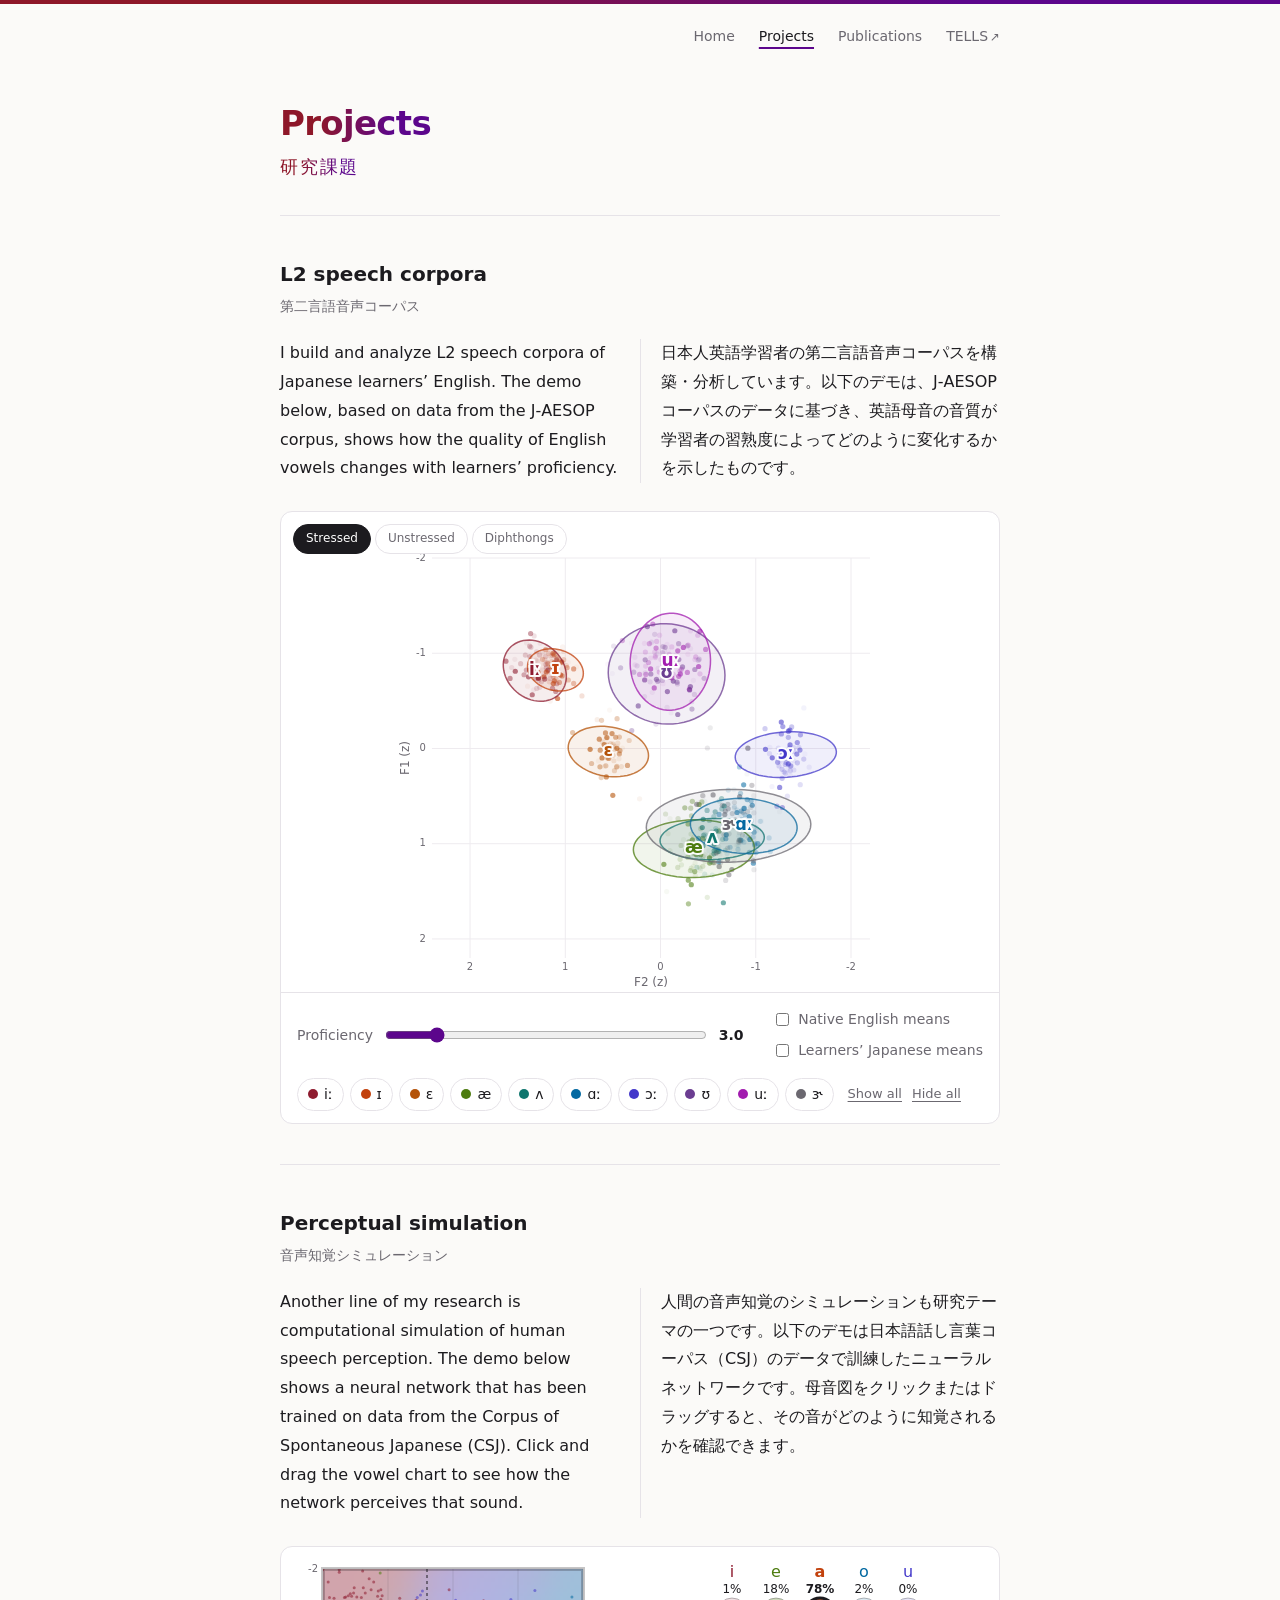
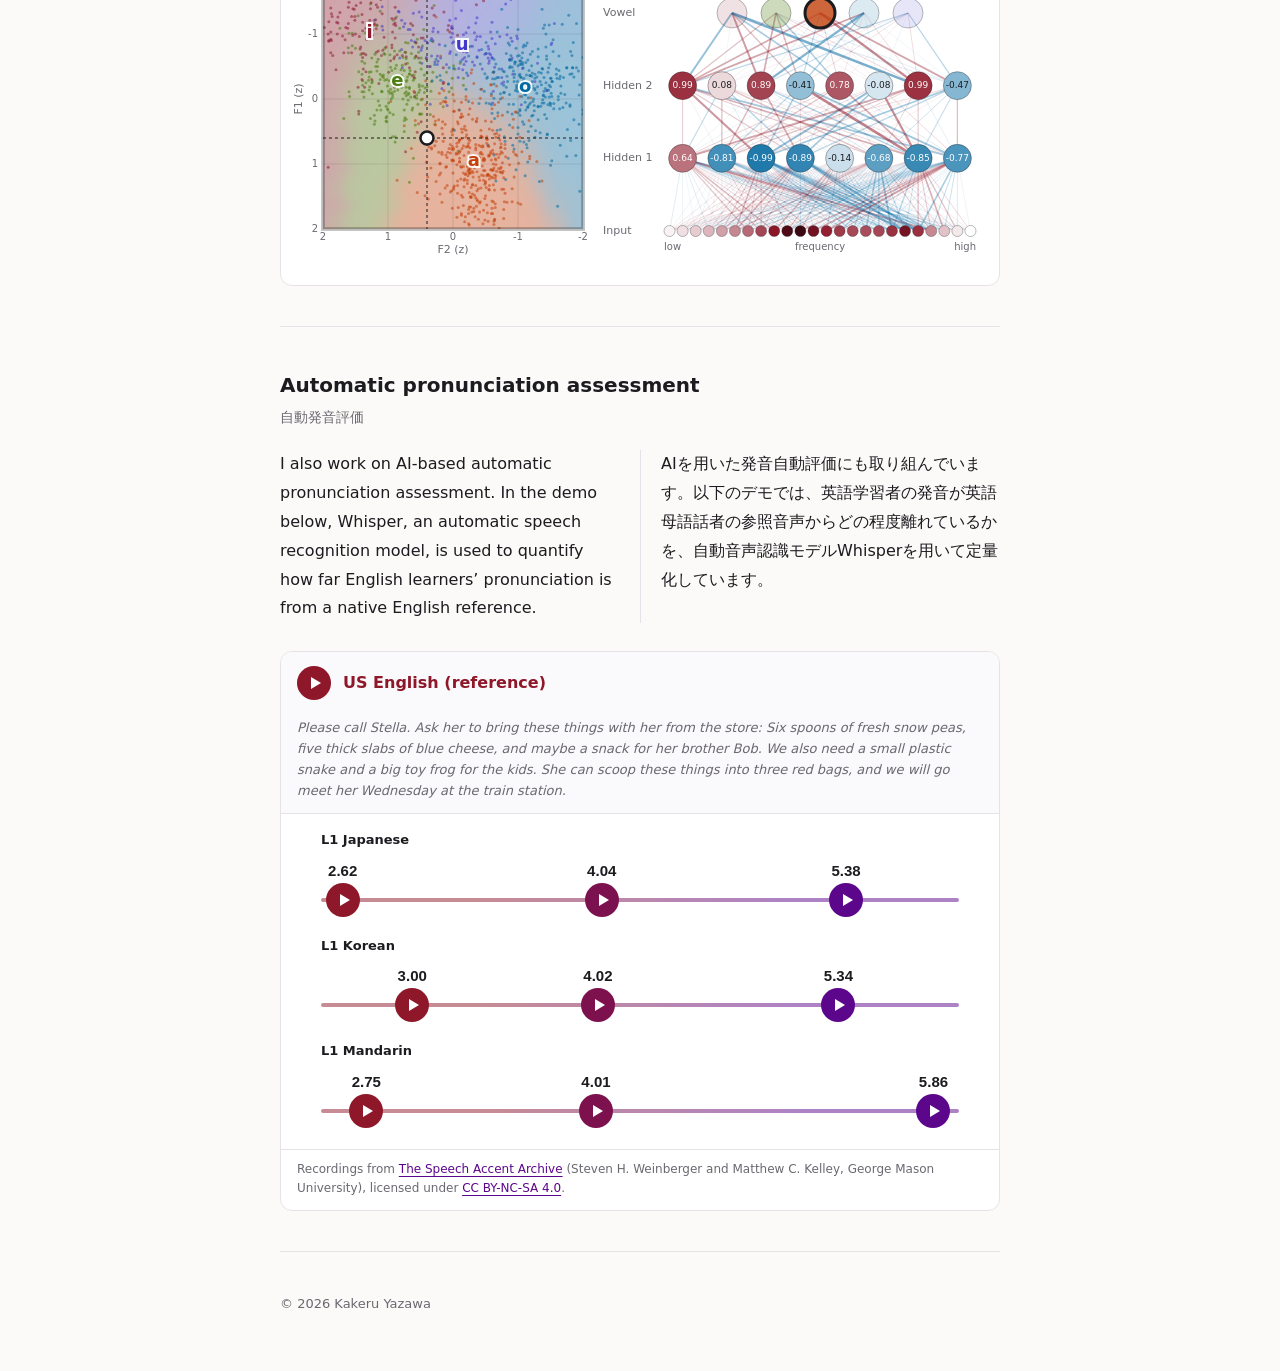
==== projects.html @ b84acad7 "Pronunciation demo: distance scale from 2.5 to 6 Co-Authored-By: Claude Opus 5.5 <noreply@anthropic." ====
<!DOCTYPE html>
<html lang="en">
<head>
<meta charset="UTF-8">
<meta name="viewport" content="width=device-width, initial-scale=1.0">
<!-- Google Analytics -->
<script async src="https://www.googletagmanager.com/gtag/js?id=G-76KZ6L3GGK"></script>
<script>
  window.dataLayer = window.dataLayer || [];
  function gtag(){dataLayer.push(arguments);}
  gtag('js', new Date());
  gtag('config', 'G-76KZ6L3GGK');
</script>
<title>Projects | Kakeru Yazawa</title>
<meta name="description" content="Research projects of Kakeru Yazawa（矢澤 翔）, University of Tsukuba.">
<link rel="icon" href="icons/favicon.svg" type="image/svg+xml">
<link rel="apple-touch-icon" href="icons/favicon.png">
<link rel="stylesheet" href="style.css">
</head>
<body>
<main class="page">
<nav class="site-nav">
  <ul>
    <li><a href="./">Home</a></li>
    <li><a href="projects.html" aria-current="page">Projects</a></li>
    <li><a href="publications.html">Publications</a></li>
    <li><a href="https://sites.google.com/view/jinsya-tells" target="_blank" rel="noopener" title="TELLS: Tsukuba Empirical Linguistics and Language Sciences（筑波実証言語研究グループ）">TELLS<span class="ext" aria-hidden="true">↗</span></a></li>
  </ul>
</nav>

  <header class="subpage-header">
    <h1 lang="en">Projects</h1>
    <p class="name-ja">研究課題</p>
  </header>

  <section class="section project">
    <h2 class="project-title" lang="en">L2 speech corpora</h2>
    <p class="project-title-ja">第二言語音声コーパス</p>
    <div class="bilingual">
      <div lang="en">
        <p>I build and analyze L2 speech corpora of Japanese learners&rsquo; English. The demo below, based on data from the J&#8209;AESOP corpus, shows how the quality of English vowels changes with learners&rsquo; proficiency.</p>
      </div>
      <div>
        <p>日本人英語学習者の第二言語音声コーパスを構築・分析しています。以下のデモは、J&#8209;AESOPコーパスのデータに基づき、英語母音の音質が学習者の習熟度によってどのように変化するかを示したものです。</p>
      </div>
    </div>

    <figure class="vowel-landscape">
      <div class="vl-stage">
        <div class="vl-tabs" role="tablist" aria-label="Data set">
          <button type="button" role="tab" data-set="vowels" data-src="data/jaesop-vowels.json" aria-selected="true">Stressed</button>
          <button type="button" role="tab" data-set="unstressed" data-src="data/jaesop-unstressed.json" aria-selected="false">Unstressed</button>
          <button type="button" role="tab" data-set="diphthongs" data-src="data/jaesop-diphthongs.json" aria-selected="false">Diphthongs</button>
        </div>
        <canvas aria-label="Japanese speakers' English vowels in the F1-F2 space by L2 proficiency"></canvas>
      </div>
      <div class="vl-controls">
        <label class="vl-slider">
          <span>Proficiency</span>
          <input class="vl-prof" type="range" min="2" max="9" step="0.05" value="3">
          <output class="vl-prof-value"></output>
        </label>
        <div class="vl-checks">
          <label class="vl-toggle"><input class="vl-native" type="checkbox"> Native English means</label>
          <label class="vl-toggle"><input class="vl-japanese" type="checkbox" data-src="data/jaesop-japanese.json"> Learners&rsquo; Japanese means</label>
        </div>
      </div>
      <div class="vl-vowels" role="group" aria-label="Show or hide vowels"></div>
      <p class="vl-status"></p>
    </figure>
  </section>

  <section class="section project">
    <h2 class="project-title" lang="en">Perceptual simulation</h2>
    <p class="project-title-ja">音声知覚シミュレーション</p>
    <div class="bilingual">
      <div lang="en">
        <p>Another line of my research is computational simulation of human speech perception. The demo below shows a neural network that has been trained on data from the Corpus of Spontaneous Japanese (CSJ). Click and drag the vowel chart to see how the network perceives that sound.</p>
      </div>
      <div>
        <p>人間の音声知覚のシミュレーションも研究テーマの一つです。以下のデモは日本語話し言葉コーパス（CSJ）のデータで訓練したニューラルネットワークです。母音図をクリックまたはドラッグすると、その音がどのように知覚されるかを確認できます。</p>
      </div>
    </div>

    <figure class="nn-demo" lang="en" data-src="data/csj-vowel-network.json">
      <div class="nn-panes">
        <canvas class="nn-map" aria-label="Vowel chart: click to choose the F1 and F2 given to the network"></canvas>
        <canvas class="nn-net" aria-label="The network's units and their values for the chosen F1 and F2"></canvas>
      </div>
    </figure>
  </section>

  <section class="section project">
    <h2 class="project-title" lang="en">Automatic pronunciation assessment</h2>
    <p class="project-title-ja">自動発音評価</p>
    <div class="bilingual">
      <div lang="en">
        <p>I also work on AI-based automatic pronunciation assessment. In the demo below, Whisper, an automatic speech recognition model, is used to quantify how far English learners&rsquo; pronunciation is from a native English reference.</p>
      </div>
      <div>
        <p>AIを用いた発音自動評価にも取り組んでいます。以下のデモでは、英語学習者の発音が英語母語話者の参照音声からどの程度離れているかを、自動音声認識モデルWhisperを用いて定量化しています。</p>
      </div>
    </div>

    <figure class="apa-demo" lang="en">
      <div class="apa-ref">
        <button type="button" class="apa-play" data-src="audio/english59.mp3" aria-label="Play the US English reference"></button>
        <div class="apa-ref-label">US English (reference)</div>
      </div>
      <p class="apa-passage">Please call Stella. Ask her to bring these things with her from the store: Six spoons of fresh snow peas, five thick slabs of blue cheese, and maybe a snack for her brother Bob. We also need a small plastic snake and a big toy frog for the kids. She can scoop these things into three red bags, and we will go meet her Wednesday at the train station.</p>
      <div class="apa-scale">
        <!-- One group per L1; all groups share one distance scale (2.5 at the left end, 6 at the right) -->
        <div class="apa-group">
          <p class="apa-group-label">L1 Japanese</p>
          <div class="apa-axis">
            <button type="button" class="apa-play apa-mark" style="left:3.4%; --c: #8e1729" data-src="audio/japanese8.mp3" aria-label="Play an L1 Japanese speaker (distance 2.62)"><span class="apa-dist">2.62</span></button>
            <button type="button" class="apa-play apa-mark" style="left:44.0%; --c: #7b114f" data-src="audio/japanese15.mp3" aria-label="Play an L1 Japanese speaker (distance 4.04)"><span class="apa-dist">4.04</span></button>
            <button type="button" class="apa-play apa-mark" style="left:82.3%; --c: #5c068c" data-src="audio/japanese4.mp3" aria-label="Play an L1 Japanese speaker (distance 5.38)"><span class="apa-dist">5.38</span></button>
          </div>
        </div>
        <div class="apa-group">
          <p class="apa-group-label">L1 Korean</p>
          <div class="apa-axis">
            <button type="button" class="apa-play apa-mark" style="left:14.3%; --c: #8e1729" data-src="audio/korean7.mp3" aria-label="Play an L1 Korean speaker (distance 3.00)"><span class="apa-dist">3.00</span></button>
            <button type="button" class="apa-play apa-mark" style="left:43.4%; --c: #7c114d" data-src="audio/korean38.mp3" aria-label="Play an L1 Korean speaker (distance 4.02)"><span class="apa-dist">4.02</span></button>
            <button type="button" class="apa-play apa-mark" style="left:81.1%; --c: #5c068c" data-src="audio/korean17.mp3" aria-label="Play an L1 Korean speaker (distance 5.34)"><span class="apa-dist">5.34</span></button>
          </div>
        </div>
        <div class="apa-group">
          <p class="apa-group-label">L1 Mandarin</p>
          <div class="apa-axis">
            <button type="button" class="apa-play apa-mark" style="left:7.1%; --c: #8e1729" data-src="audio/mandarin62.mp3" aria-label="Play an L1 Mandarin speaker (distance 2.75)"><span class="apa-dist">2.75</span></button>
            <button type="button" class="apa-play apa-mark" style="left:43.1%; --c: #7c114d" data-src="audio/mandarin116.mp3" aria-label="Play an L1 Mandarin speaker (distance 4.01)"><span class="apa-dist">4.01</span></button>
            <button type="button" class="apa-play apa-mark" style="left:96.0%; --c: #5c068c" data-src="audio/mandarin91.mp3" aria-label="Play an L1 Mandarin speaker (distance 5.86)"><span class="apa-dist">5.86</span></button>
          </div>
        </div>
      </div>
      <figcaption>Recordings from <a href="https://accent.gmu.edu/">The Speech Accent Archive</a> (Steven H. Weinberger and Matthew C. Kelley, George Mason University), licensed under <a href="https://creativecommons.org/licenses/by-nc-sa/4.0/">CC BY-NC-SA 4.0</a>.</figcaption>
    </figure>
  </section>

  <footer class="footer">&copy; 2026 Kakeru Yazawa</footer>
</main>
<script src="js/vowel-chart.js"></script>
<script src="js/apa-demo.js"></script>
<script src="js/perception-demo.js"></script>
</body>
</html>
---- style.css ----
:root {
  /* Tsukuba purple and Waseda crimson; single-color accents (links etc.) use Tsukuba purple */
  --tsukuba: #5c068c;
  --waseda: #8e1729;
  --accent: var(--tsukuba);
  /* Gradient for the name and the top line */
  --gradient: linear-gradient(90deg, var(--waseda) 25%, var(--tsukuba) 75%);

  --bg: #fbfaf8;
  --surface: #ffffff;
  --text: #1c1b1f;
  --muted: #6b6870;
  --border: #e6e3e8;
}

*,
*::before,
*::after {
  box-sizing: border-box;
}

html {
  -webkit-text-size-adjust: 100%;
}

body {
  margin: 0;
  background: var(--bg);
  color: var(--text);
  font-family: system-ui, -apple-system, "Segoe UI", "Hiragino Sans", "Hiragino Kaku Gothic ProN", "Yu Gothic UI", "Yu Gothic", Meiryo, sans-serif;
  font-size: 16px;
  line-height: 1.8;
  -webkit-font-smoothing: antialiased;
}

/* Thin line at the very top of the page */
body::before {
  content: "";
  display: block;
  height: 4px;
  background: var(--gradient);
}

.page {
  max-width: 760px;
  margin: 0 auto;
  padding: 0 20px;
}

/* ---------- Nav ---------- */

.site-nav {
  display: flex;
  align-items: center;
  justify-content: flex-end;
  padding: 20px 0 0;
  font-size: 14px;
}

.site-nav a {
  white-space: nowrap;
  color: var(--muted);
  text-decoration: none;
  text-underline-offset: 6px;
  text-decoration-thickness: 2px;
}

.site-nav a:hover,
.site-nav a:focus-visible {
  color: var(--accent);
}


.site-nav ul {
  display: flex;
  flex-wrap: wrap;
  justify-content: flex-end;
  gap: 4px 24px;
  margin: 0;
  padding: 0;
  list-style: none;
}

/* Arrow for links that open another site */
.site-nav .ext {
  margin-left: 2px;
  font-size: 0.85em;
}

.site-nav a[aria-current="page"] {
  color: var(--text);
  text-decoration-line: underline;
  text-decoration-color: var(--accent);
}

/* ---------- Hero ---------- */

.hero {
  padding: 72px 0 56px;
}

h1 {
  width: fit-content;
  margin: 0;
  background: var(--gradient);
  -webkit-background-clip: text;
  background-clip: text;
  color: transparent;
  font-size: clamp(32px, 7vw, 42px);
  font-weight: 700;
  line-height: 1.1;
  letter-spacing: -0.02em;
}

.name-ja {
  width: fit-content;
  margin: 8px 0 0;
  background: var(--gradient);
  -webkit-background-clip: text;
  background-clip: text;
  color: transparent;
  font-size: 18px;
  font-weight: 500;
  letter-spacing: 0.1em;
}

/* Line to the left of each affiliation: Tsukuba purple, Waseda crimson */
.affiliation {
  display: flex;
  flex-direction: column;
  margin: 20px 0 0;
  padding-left: 12px;
  border-left: 3px solid var(--border);
  color: var(--muted);
  line-height: 1.6;
}

.affiliation-tsukuba {
  border-left-color: var(--tsukuba);
}

.affiliation-waseda {
  margin-top: 12px;
  border-left-color: var(--waseda);
}

/* ---------- Sections ---------- */

.section {
  padding: 40px 0;
  border-top: 1px solid var(--border);
}

h2 {
  margin: 0 0 16px;
  color: var(--muted);
  font-size: 13px;
  font-weight: 500;
  letter-spacing: 0.08em;
  text-transform: uppercase;
}

.section p {
  margin: 0;
}

.section a {
  color: var(--accent);
  text-underline-offset: 3px;
}

.section .note {
  margin-top: 12px;
  color: var(--muted);
  font-size: 13px;
}

/* English and Japanese side by side on desktop, stacked on mobile */
.bilingual {
  display: grid;
  grid-template-columns: 1fr 1fr;
  gap: 40px;
}

.bilingual > div + div {
  padding-left: 20px;
  margin-left: -20px;
  border-left: 1px solid var(--border);
}

.contact {
  display: flex;
  align-items: center;
  gap: 8px;
  margin: 12px 0 0;
  font-size: 15px;
}

.contact svg {
  flex: none;
  width: 16px;
  height: 16px;
  fill: none;
  stroke: var(--muted);
  stroke-width: 2;
  stroke-linecap: round;
  stroke-linejoin: round;
}

.contact .email {
  color: var(--muted);
  font-weight: 600;
}

/* ---------- Socials ---------- */

.actions {
  display: flex;
  flex-wrap: wrap;
  align-items: center;
  gap: 16px 20px;
  margin: 28px 0 0;
}

.socials {
  display: flex;
  flex-wrap: wrap;
  gap: 12px;
  margin: 0;
  padding: 0;
  list-style: none;
}

.social {
  display: grid;
  place-items: center;
  width: 44px;
  height: 44px;
  background: var(--surface);
  border: 1px solid var(--border);
  border-radius: 50%;
  color: var(--muted);
  transition: color 0.2s, border-color 0.2s, transform 0.2s;
}

.social svg {
  width: 20px;
  height: 20px;
  fill: currentColor;
}

.social:hover,
.social:focus-visible {
  border-color: currentColor;
  transform: translateY(-2px);
}

.social svg.stroke {
  fill: none;
  stroke: currentColor;
  stroke-width: 2;
  stroke-linecap: round;
  stroke-linejoin: round;
}

/* Brand color of each service on hover */
.social-scholar:hover,
.social-scholar:focus-visible {
  color: #4285f4;
}

.social-researchgate:hover,
.social-researchgate:focus-visible {
  color: #00ccbb;
}

.social-researchmap:hover,
.social-researchmap:focus-visible {
  color: #1f7fc4;
}

.social-trios:hover,
.social-trios:focus-visible {
  color: var(--accent);
}

/* ---------- Subpage (Publications) ---------- */

.subpage-header {
  padding: 56px 0 32px;
}


.subpage-header h1 {
  font-size: clamp(28px, 6vw, 34px);
}

.pubs {
  margin: 0;
  padding: 0;
  list-style: none;
}

.pubs li + li {
  margin-top: 20px;
}

.pubs a {
  color: var(--text);
  text-decoration-color: var(--border);
}

.pubs a:hover,
.pubs a:focus-visible {
  color: var(--accent);
  text-decoration-color: currentColor;
}

.pubs .doi {
  color: var(--muted);
  overflow-wrap: anywhere;
}

.pub-year {
  margin: 0 0 12px;
}

.pub-group:not([hidden]) ~ .pub-group:not([hidden]) {
  margin-top: 32px;
}

.pub-filters {
  display: flex;
  flex-wrap: wrap;
  gap: 8px;
  margin: 0 0 32px;
}

.pub-filters[hidden] {
  display: none;
}

.pub-filters button {
  padding: 6px 14px;
  background: var(--surface);
  border: 1px solid var(--border);
  border-radius: 999px;
  color: var(--muted);
  font: inherit;
  font-size: 14px;
  cursor: pointer;
  transition: color 0.2s, border-color 0.2s;
}

.pub-filters button:hover,
.pub-filters button:focus-visible {
  border-color: var(--accent);
  color: var(--accent);
}

.pub-filters button[aria-pressed="true"] {
  background: var(--gradient);
  border-color: transparent;
  color: #fff;
}

.pub-filters .ja {
  margin-left: 2px;
  font-size: 12px;
}

.pub-filters .count {
  margin-left: 2px;
  opacity: 0.7;
  font-size: 12px;
}

/* ---------- Projects ---------- */

.project-title {
  margin: 0;
  color: var(--text);
  font-size: 20px;
  font-weight: 700;
  letter-spacing: 0;
  text-transform: none;
}

.section .project-title-ja {
  margin: 2px 0 20px;
  color: var(--muted);
  font-size: 14px;
}

.section .project-soon {
  margin: 0;
  color: var(--muted);
  font-size: 14px;
  font-style: italic;
}

/* Neural-network perception demo (js/perception-demo.js): vowel chart on the left, the network on the right */
.nn-demo {
  margin: 28px 0 0;
  background: var(--surface);
  border: 1px solid var(--border);
  border-radius: 12px;
  overflow: hidden;
}

.nn-panes {
  display: grid;
  grid-template-columns: 300px 1fr;
  gap: 8px;
  padding: 14px 12px;
}

.nn-panes canvas {
  display: block;
  width: 100%;
  height: 310px;
}

.nn-map {
  cursor: crosshair;
  touch-action: none;
}

@media (max-width: 640px) {
  .nn-panes {
    grid-template-columns: 1fr;
  }

  .nn-map {
    height: 290px !important;
  }

  .nn-net {
    height: 300px !important;
  }
}

/* Pronunciation assessment demo (js/apa-demo.js): the reference above, the learners as play buttons on one
   distance scale */
.apa-demo {
  margin: 28px 0 0;
  background: var(--surface);
  border: 1px solid var(--border);
  border-radius: 12px;
  overflow: hidden;
}

.apa-ref {
  display: flex;
  align-items: center;
  gap: 12px;
  padding: 14px 16px 6px;
  background: #faf9fb;
}

.apa-ref-label {
  color: var(--waseda);
  font-weight: 700;
}

/* Round play/pause button; the icon is drawn with CSS */
.apa-play {
  position: relative;
  flex: none;
  width: 34px;
  height: 34px;
  padding: 0;
  border: 0;
  border-radius: 50%;
  background: var(--c, var(--accent));
  color: #ffffff;
  cursor: pointer;
  transition: box-shadow 0.2s;
}

/* The reference is crimson, the start of the site gradient; the learners take the gradient's color at their
   place on the scale (set as --c in the HTML) */
.apa-ref .apa-play {
  --c: var(--waseda);
}

.apa-play::before {
  content: "";
  position: absolute;
  top: 50%;
  left: 50%;
  margin: -6px 0 0 -3px;
  border-style: solid;
  border-width: 6px 0 6px 10px;
  border-color: transparent transparent transparent currentColor;
}

.apa-play.playing {
  box-shadow: 0 0 0 4px var(--surface), 0 0 0 6px var(--c, var(--accent));
}

.apa-play.playing::before {
  width: 10px;
  height: 12px;
  margin: -6px 0 0 -5px;
  border-width: 0 3px;
  border-color: currentColor;
}

.apa-play:focus-visible {
  outline: 2px solid var(--text);
  outline-offset: 2px;
}

.apa-passage {
  margin: 0;
  padding: 12px 16px;
  border-bottom: 1px solid var(--border);
  background: #faf9fb;
  color: var(--muted);
  font-size: 13px;
  font-style: italic;
  line-height: 1.6;
}

.apa-scale {
  padding: 14px 40px 12px;
}

.apa-group + .apa-group {
  margin-top: 8px;
}

.apa-group-label {
  margin: 0 0 0 -24px;
  color: var(--text);
  font-size: 13px;
  font-weight: 700;
}

.apa-axis {
  position: relative;
  height: 74px;
}

.apa-axis::before {
  content: "";
  position: absolute;
  left: 0;
  right: 0;
  top: 46px;
  height: 4px;
  border-radius: 2px;
  background: var(--gradient);
  opacity: 0.5;
}

.apa-mark {
  position: absolute;
  top: 31px;
  margin-left: -17px;
}

.apa-mark .apa-dist {
  position: absolute;
  bottom: 38px;
  left: 50%;
  transform: translateX(-50%);
  color: var(--text);
  font-size: 15px;
  font-weight: 700;
  font-variant-numeric: tabular-nums;
  white-space: nowrap;
}

@media (max-width: 640px) {
  .apa-scale {
    padding-inline: 28px;
  }

  .apa-group-label {
    margin-left: -12px;
  }

  .apa-mark {
    top: 34px;
    width: 28px;
    height: 28px;
    margin-left: -14px;
  }

  .apa-mark .apa-dist {
    bottom: 33px;
    font-size: 14px;
  }
}

.apa-demo figcaption {
  padding: 10px 16px 12px;
  border-top: 1px solid var(--border);
  color: var(--muted);
  font-size: 12px;
  line-height: 1.6;
}

/* Interactive vowel chart (js/vowel-chart.js) */
.vowel-landscape {
  margin: 28px 0 0;
  background: var(--surface);
  border: 1px solid var(--border);
  border-radius: 12px;
  overflow: hidden;
}

.vl-stage {
  position: relative;
}

.vl-stage canvas {
  display: block;
  width: 100%;
  height: 480px;
}

/* Data set tabs, over the top left of the chart */
.vl-tabs {
  position: absolute;
  top: 12px;
  left: 12px;
  z-index: 1;
  display: flex;
  flex-wrap: wrap;
  gap: 4px;
}

.vl-tabs button {
  padding: 3px 12px;
  border: 1px solid var(--border);
  border-radius: 999px;
  background: rgba(255, 255, 255, 0.92);
  color: var(--muted);
  font: inherit;
  font-size: 12px;
  cursor: pointer;
}

.vl-tabs button:hover {
  border-color: var(--accent);
  color: var(--accent);
}

.vl-tabs button[aria-selected="true"] {
  background: var(--text);
  border-color: var(--text);
  color: #ffffff;
}

.vl-controls {
  display: flex;
  flex-wrap: wrap;
  align-items: center;
  gap: 12px 20px;
  padding: 14px 16px;
  border-top: 1px solid var(--border);
  font-size: 14px;
}

.vl-slider {
  display: flex;
  flex: 1 1 300px;
  align-items: center;
  gap: 10px;
  color: var(--muted);
}

.vl-slider input {
  flex: 1;
  accent-color: var(--accent);
}

.vl-slider output {
  min-width: 2.4em;
  color: var(--text);
  font-weight: 600;
  font-variant-numeric: tabular-nums;
}

.vl-checks {
  display: flex;
  flex-direction: column;
  gap: 6px;
}

.vl-toggle {
  display: flex;
  align-items: center;
  gap: 6px;
  color: var(--muted);
  cursor: pointer;
}

.vl-vowels {
  display: flex;
  flex-wrap: wrap;
  gap: 6px;
  padding: 0 16px 12px;
}

.vl-vowels button {
  display: inline-flex;
  align-items: center;
  gap: 6px;
  padding: 3px 10px;
  background: var(--surface);
  border: 1px solid var(--border);
  border-radius: 999px;
  color: var(--text);
  font: inherit;
  font-size: 14px;
  cursor: pointer;
}

.vl-vowels button i {
  width: 10px;
  height: 10px;
  border-radius: 50%;
}

.vl-vowels button[aria-pressed="false"] {
  color: var(--muted);
  opacity: 0.45;
}

.vl-vowels button[aria-pressed="false"] i {
  background: transparent !important;
  box-shadow: inset 0 0 0 1.5px var(--muted);
}

/* "Show all" / "Hide all": plain text buttons after the vowel toggles, left-aligned when they wrap */
.vl-all {
  display: inline-flex;
  align-items: center;
  gap: 2px;
  margin-left: 4px;
}

.vl-all button {
  padding: 3px 4px;
  border: 0;
  background: none;
  color: var(--muted);
  font: inherit;
  font-size: 13px;
  text-decoration: underline;
  text-underline-offset: 3px;
  cursor: pointer;
}

.vl-all button:hover {
  color: var(--accent);
}

.vl-status {
  margin: 0;
  padding: 0 16px 12px;
  color: var(--muted);
  font-size: 13px;
}

.vl-status:empty {
  display: none;
}

/* ---------- Footer ---------- */

.footer {
  padding: 40px 0 56px;
  border-top: 1px solid var(--border);
  color: var(--muted);
  font-size: 13px;
}

@media (max-width: 720px) {
  .bilingual {
    grid-template-columns: 1fr;
    gap: 28px;
  }

  .bilingual > div + div {
    padding-left: 0;
    margin-left: 0;
    border-left: 0;
  }
}

@media (max-width: 480px) {
  .hero {
    padding: 48px 0 40px;
  }

  .vl-stage canvas {
    height: 360px;
  }

  .site-nav ul {
    gap: 4px 16px;
  }
}
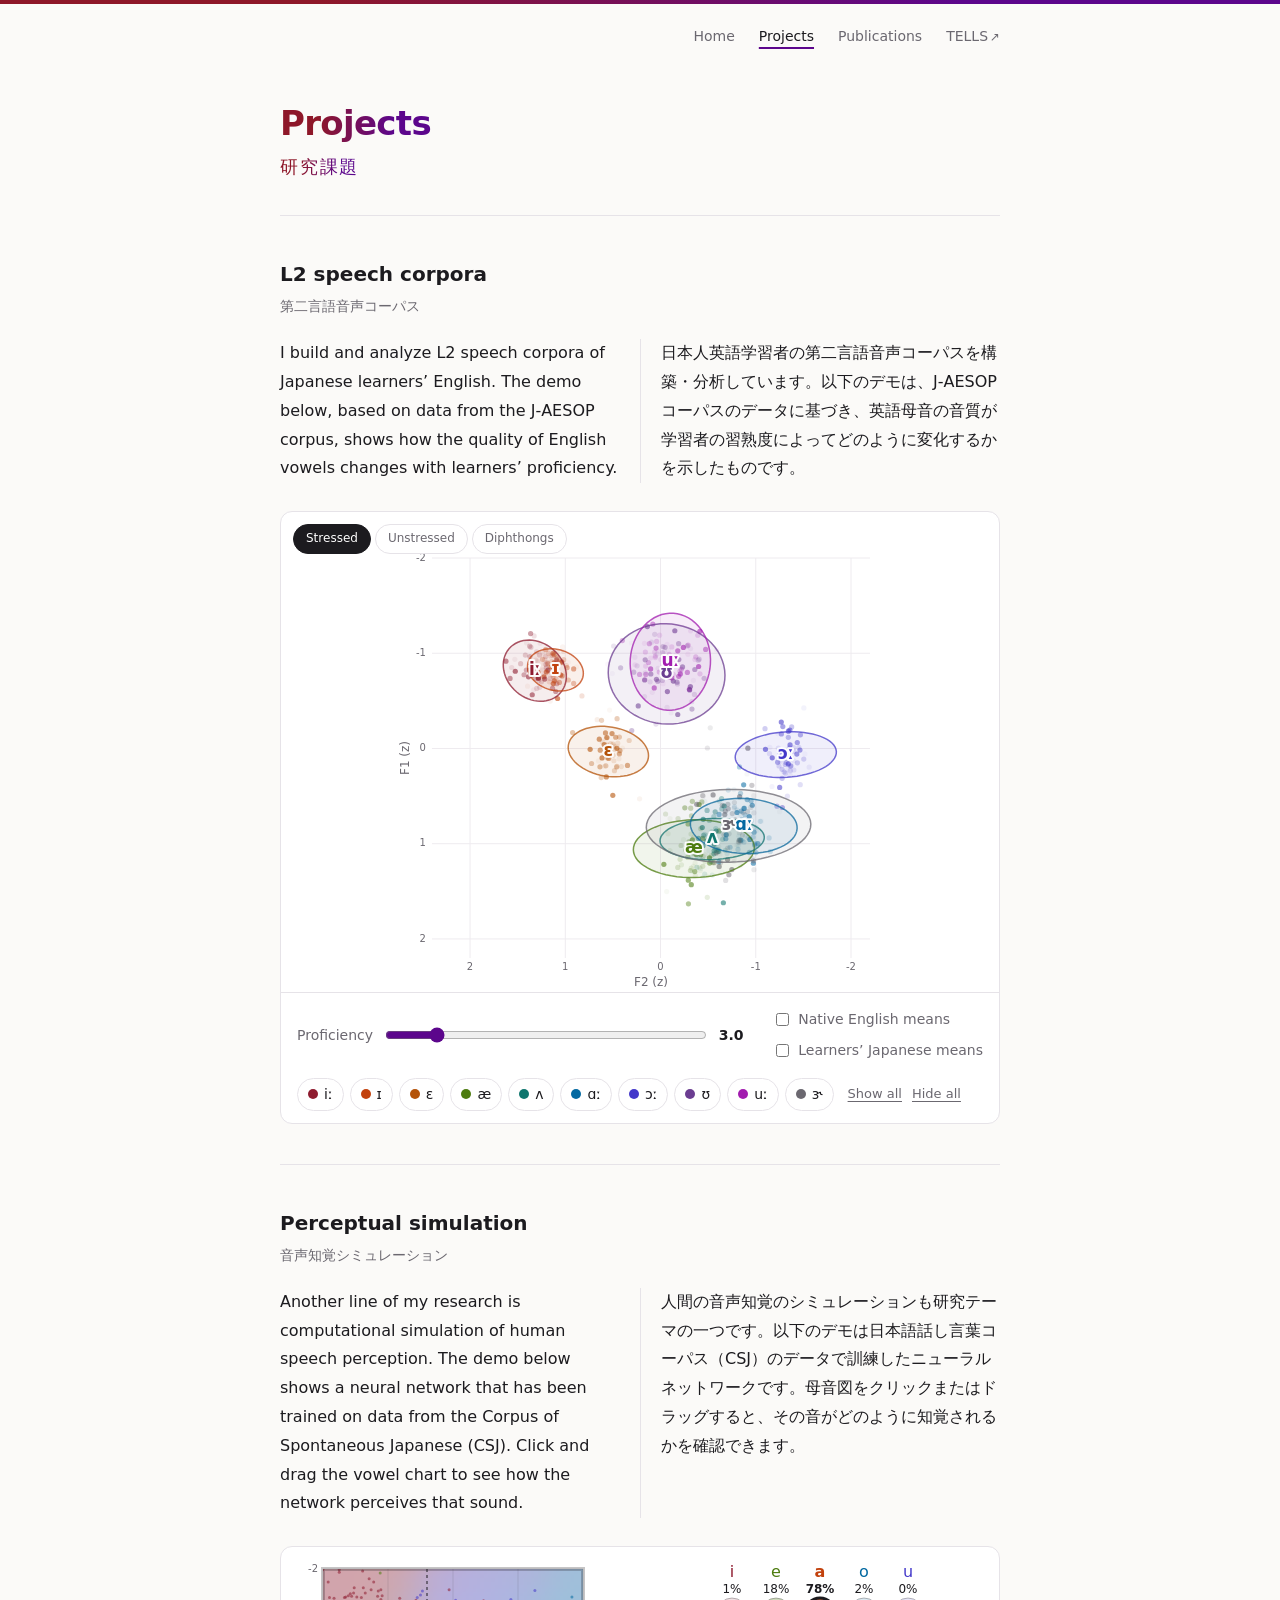
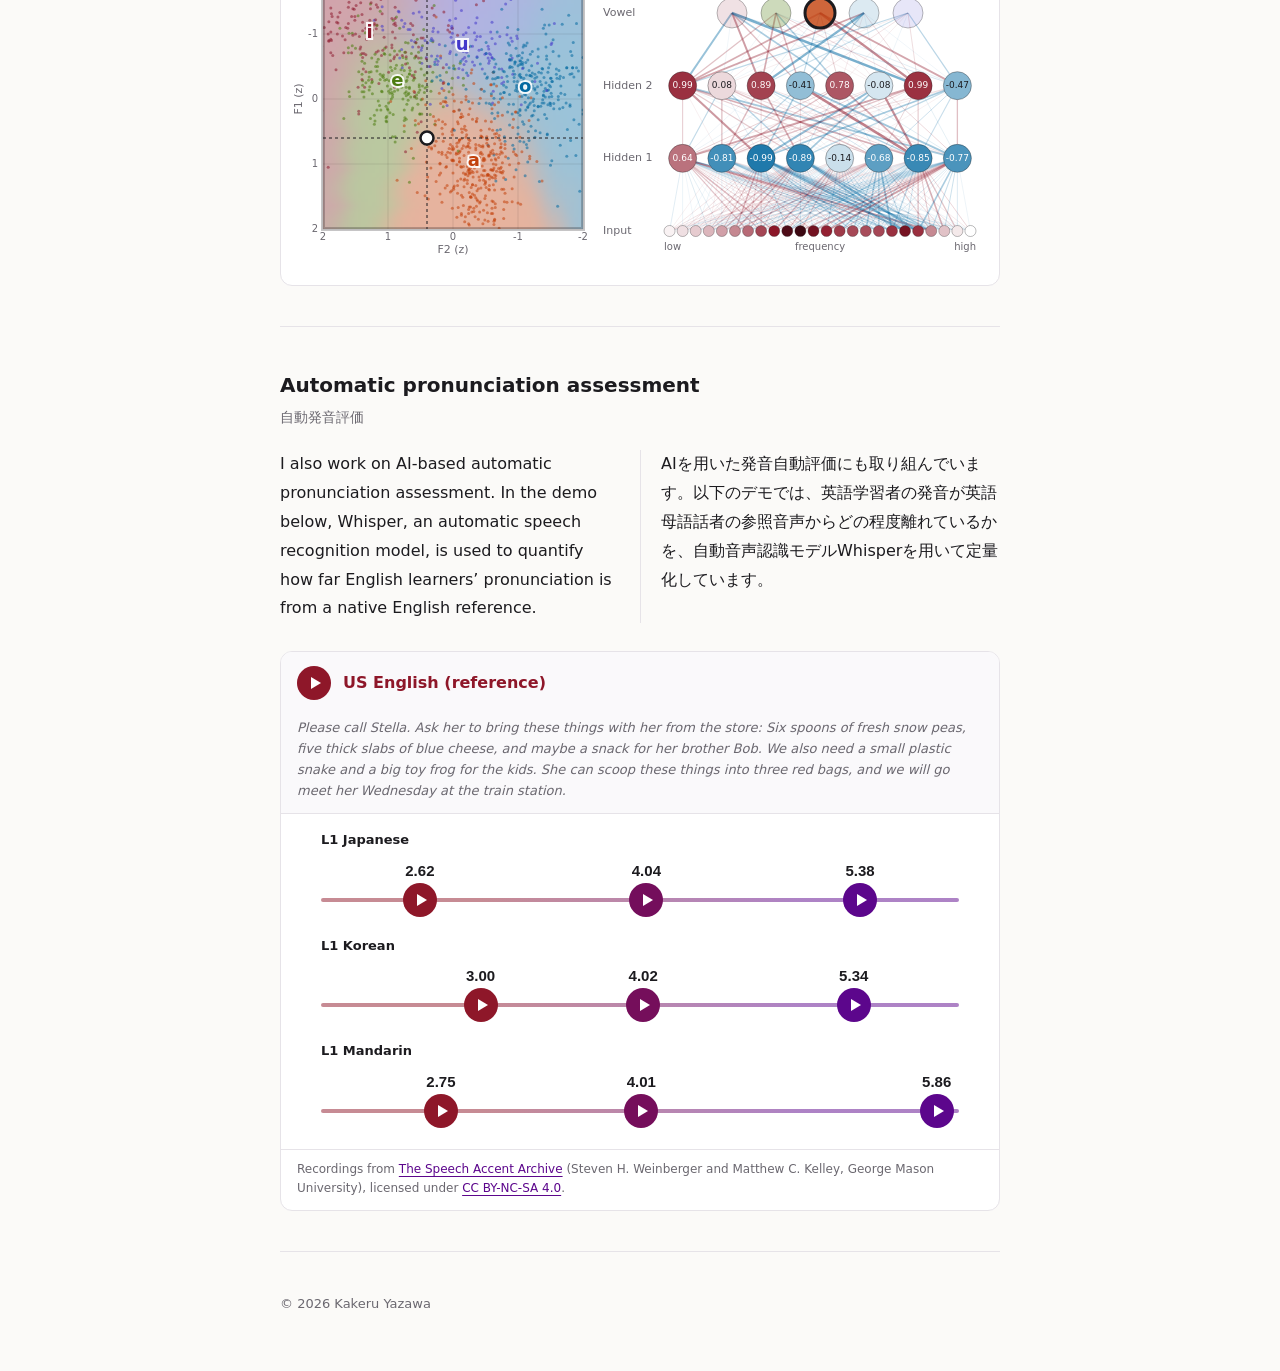
==== commit 6ebc1335: "Pronunciation demo: back to the 2-6 distance scale This reverts commit b84acad.  Co-Authored-By: Cla" ====
--- a/projects.html
+++ b/projects.html
@@ -109,29 +109,29 @@
       </div>
       <p class="apa-passage">Please call Stella. Ask her to bring these things with her from the store: Six spoons of fresh snow peas, five thick slabs of blue cheese, and maybe a snack for her brother Bob. We also need a small plastic snake and a big toy frog for the kids. She can scoop these things into three red bags, and we will go meet her Wednesday at the train station.</p>
       <div class="apa-scale">
-        <!-- One group per L1; all groups share one distance scale (2.5 at the left end, 6 at the right) -->
+        <!-- One group per L1; all groups share one distance scale (2 at the left end, 6 at the right) -->
         <div class="apa-group">
           <p class="apa-group-label">L1 Japanese</p>
           <div class="apa-axis">
-            <button type="button" class="apa-play apa-mark" style="left:3.4%; --c: #8e1729" data-src="audio/japanese8.mp3" aria-label="Play an L1 Japanese speaker (distance 2.62)"><span class="apa-dist">2.62</span></button>
-            <button type="button" class="apa-play apa-mark" style="left:44.0%; --c: #7b114f" data-src="audio/japanese15.mp3" aria-label="Play an L1 Japanese speaker (distance 4.04)"><span class="apa-dist">4.04</span></button>
-            <button type="button" class="apa-play apa-mark" style="left:82.3%; --c: #5c068c" data-src="audio/japanese4.mp3" aria-label="Play an L1 Japanese speaker (distance 5.38)"><span class="apa-dist">5.38</span></button>
+            <button type="button" class="apa-play apa-mark" style="left:15.5%; --c: #8e1729" data-src="audio/japanese8.mp3" aria-label="Play an L1 Japanese speaker (distance 2.62)"><span class="apa-dist">2.62</span></button>
+            <button type="button" class="apa-play apa-mark" style="left:51.0%; --c: #740e5c" data-src="audio/japanese15.mp3" aria-label="Play an L1 Japanese speaker (distance 4.04)"><span class="apa-dist">4.04</span></button>
+            <button type="button" class="apa-play apa-mark" style="left:84.5%; --c: #5c068c" data-src="audio/japanese4.mp3" aria-label="Play an L1 Japanese speaker (distance 5.38)"><span class="apa-dist">5.38</span></button>
           </div>
         </div>
         <div class="apa-group">
           <p class="apa-group-label">L1 Korean</p>
           <div class="apa-axis">
-            <button type="button" class="apa-play apa-mark" style="left:14.3%; --c: #8e1729" data-src="audio/korean7.mp3" aria-label="Play an L1 Korean speaker (distance 3.00)"><span class="apa-dist">3.00</span></button>
-            <button type="button" class="apa-play apa-mark" style="left:43.4%; --c: #7c114d" data-src="audio/korean38.mp3" aria-label="Play an L1 Korean speaker (distance 4.02)"><span class="apa-dist">4.02</span></button>
-            <button type="button" class="apa-play apa-mark" style="left:81.1%; --c: #5c068c" data-src="audio/korean17.mp3" aria-label="Play an L1 Korean speaker (distance 5.34)"><span class="apa-dist">5.34</span></button>
+            <button type="button" class="apa-play apa-mark" style="left:25.0%; --c: #8e1729" data-src="audio/korean7.mp3" aria-label="Play an L1 Korean speaker (distance 3.00)"><span class="apa-dist">3.00</span></button>
+            <button type="button" class="apa-play apa-mark" style="left:50.5%; --c: #750e5b" data-src="audio/korean38.mp3" aria-label="Play an L1 Korean speaker (distance 4.02)"><span class="apa-dist">4.02</span></button>
+            <button type="button" class="apa-play apa-mark" style="left:83.5%; --c: #5c068c" data-src="audio/korean17.mp3" aria-label="Play an L1 Korean speaker (distance 5.34)"><span class="apa-dist">5.34</span></button>
           </div>
         </div>
         <div class="apa-group">
           <p class="apa-group-label">L1 Mandarin</p>
           <div class="apa-axis">
-            <button type="button" class="apa-play apa-mark" style="left:7.1%; --c: #8e1729" data-src="audio/mandarin62.mp3" aria-label="Play an L1 Mandarin speaker (distance 2.75)"><span class="apa-dist">2.75</span></button>
-            <button type="button" class="apa-play apa-mark" style="left:43.1%; --c: #7c114d" data-src="audio/mandarin116.mp3" aria-label="Play an L1 Mandarin speaker (distance 4.01)"><span class="apa-dist">4.01</span></button>
-            <button type="button" class="apa-play apa-mark" style="left:96.0%; --c: #5c068c" data-src="audio/mandarin91.mp3" aria-label="Play an L1 Mandarin speaker (distance 5.86)"><span class="apa-dist">5.86</span></button>
+            <button type="button" class="apa-play apa-mark" style="left:18.8%; --c: #8e1729" data-src="audio/mandarin62.mp3" aria-label="Play an L1 Mandarin speaker (distance 2.75)"><span class="apa-dist">2.75</span></button>
+            <button type="button" class="apa-play apa-mark" style="left:50.2%; --c: #750e5b" data-src="audio/mandarin116.mp3" aria-label="Play an L1 Mandarin speaker (distance 4.01)"><span class="apa-dist">4.01</span></button>
+            <button type="button" class="apa-play apa-mark" style="left:96.5%; --c: #5c068c" data-src="audio/mandarin91.mp3" aria-label="Play an L1 Mandarin speaker (distance 5.86)"><span class="apa-dist">5.86</span></button>
           </div>
         </div>
       </div>
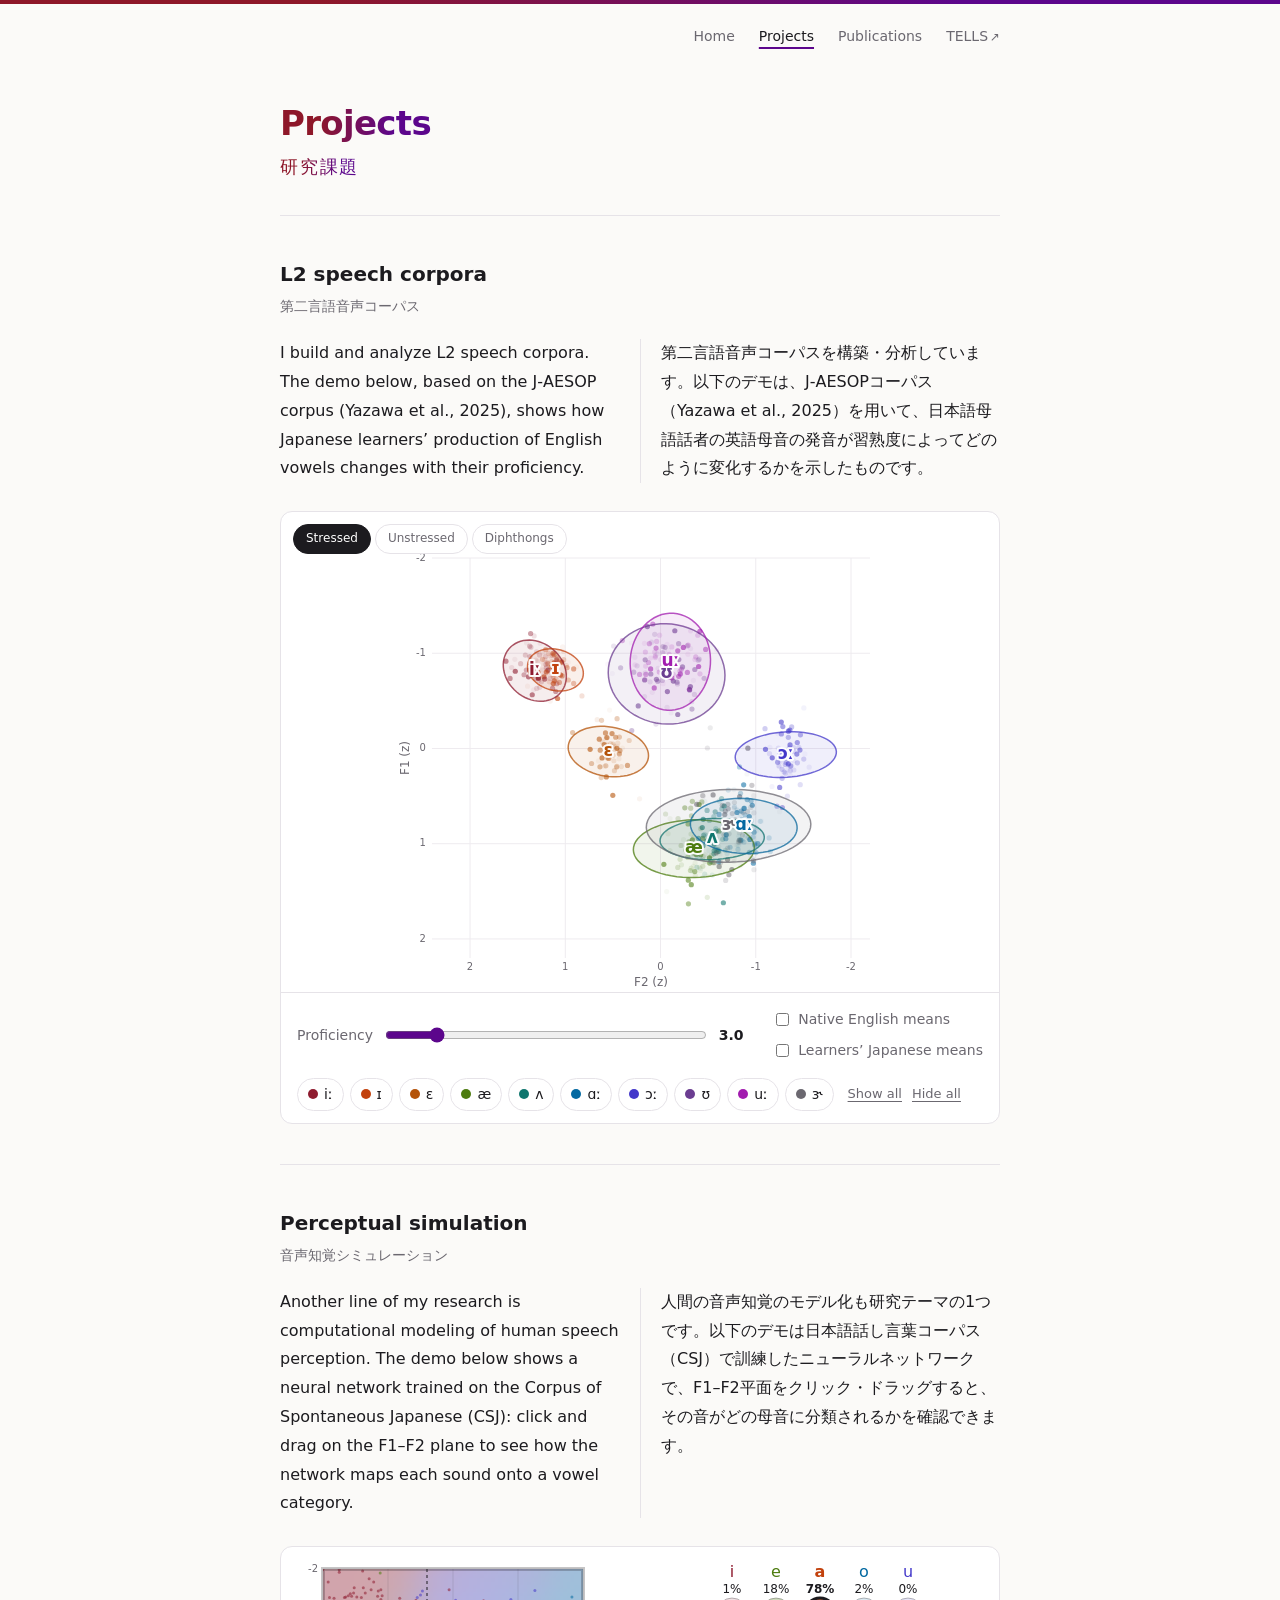
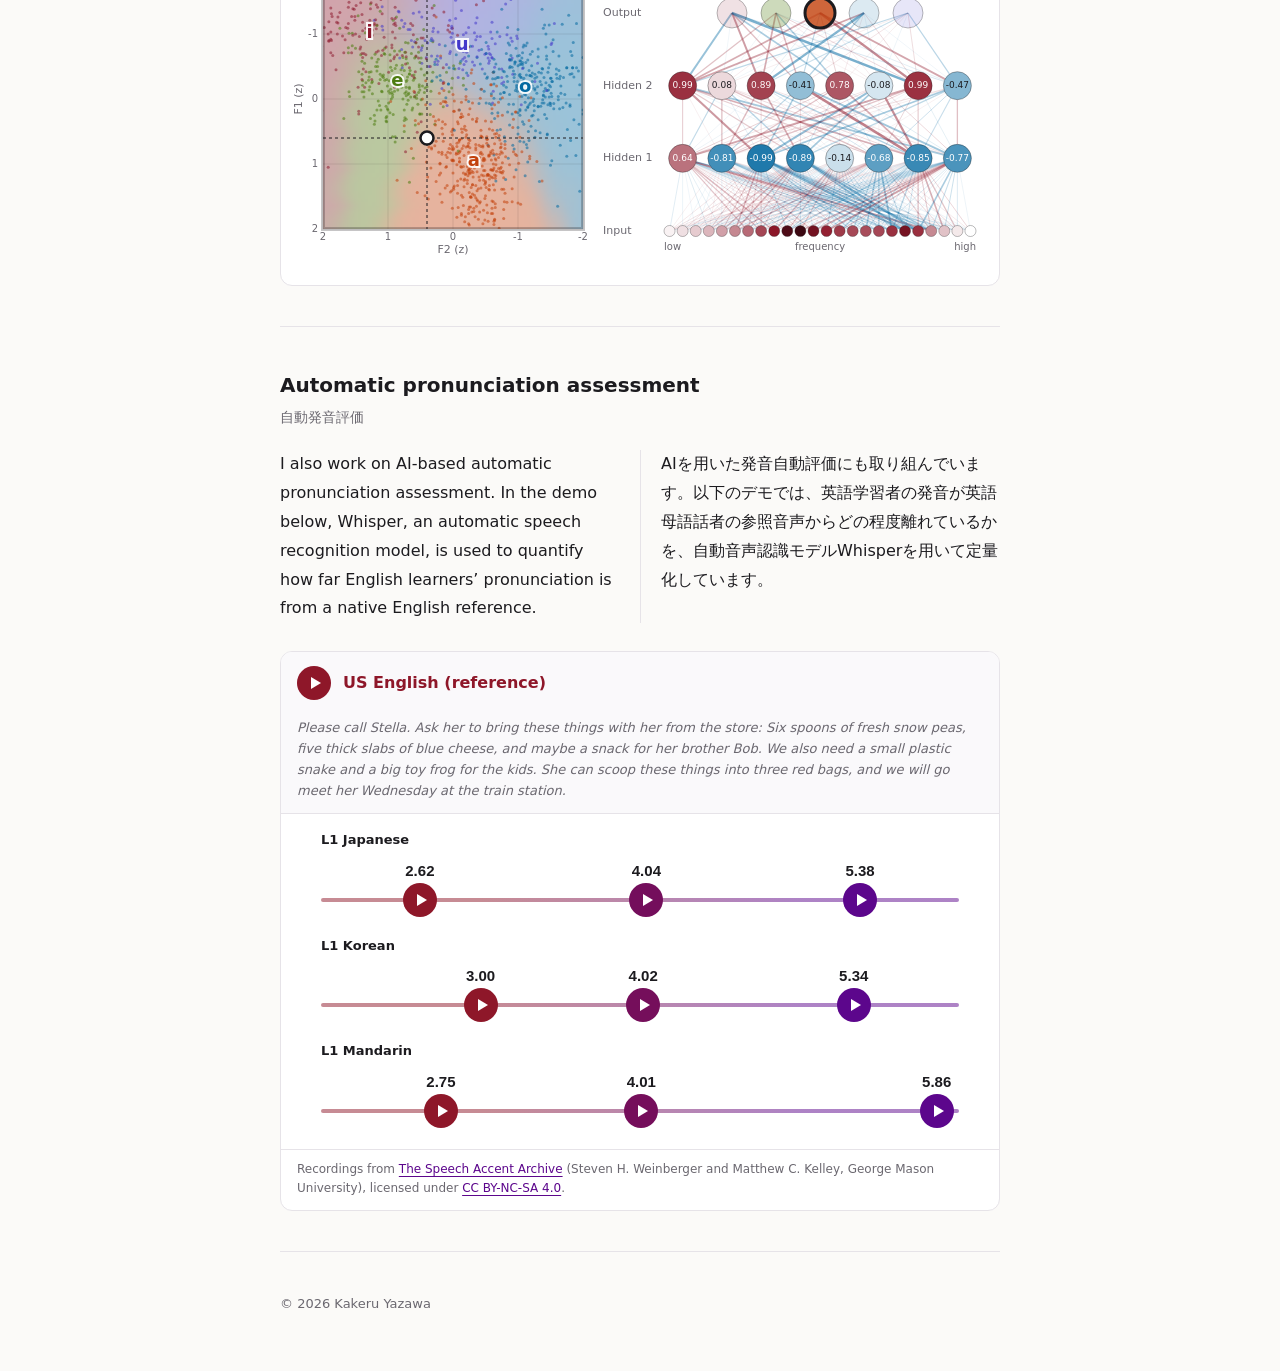
==== commit eb0c4d72: "Home and Projects: revised texts; network output layer labelled Output Co-Authored-By: Claude Opus 5" ====
--- a/projects.html
+++ b/projects.html
@@ -38,10 +38,10 @@
     <p class="project-title-ja">第二言語音声コーパス</p>
     <div class="bilingual">
       <div lang="en">
-        <p>I build and analyze L2 speech corpora of Japanese learners&rsquo; English. The demo below, based on data from the J&#8209;AESOP corpus, shows how the quality of English vowels changes with learners&rsquo; proficiency.</p>
+        <p>I build and analyze L2 speech corpora. The demo below, based on the J&#8209;AESOP corpus (Yazawa et al., 2025), shows how Japanese learners&rsquo; production of English vowels changes with their proficiency.</p>
       </div>
       <div>
-        <p>日本人英語学習者の第二言語音声コーパスを構築・分析しています。以下のデモは、J&#8209;AESOPコーパスのデータに基づき、英語母音の音質が学習者の習熟度によってどのように変化するかを示したものです。</p>
+        <p>第二言語音声コーパスを構築・分析しています。以下のデモは、J&#8209;AESOPコーパス（Yazawa et al., 2025）を用いて、日本語母語話者の英語母音の発音が習熟度によってどのように変化するかを示したものです。</p>
       </div>
     </div>
 
@@ -75,10 +75,10 @@
     <p class="project-title-ja">音声知覚シミュレーション</p>
     <div class="bilingual">
       <div lang="en">
-        <p>Another line of my research is computational simulation of human speech perception. The demo below shows a neural network that has been trained on data from the Corpus of Spontaneous Japanese (CSJ). Click and drag the vowel chart to see how the network perceives that sound.</p>
+        <p>Another line of my research is computational modeling of human speech perception. The demo below shows a neural network trained on the Corpus of Spontaneous Japanese (CSJ): click and drag on the F1&ndash;F2 plane to see how the network maps each sound onto a vowel category.</p>
       </div>
       <div>
-        <p>人間の音声知覚のシミュレーションも研究テーマの一つです。以下のデモは日本語話し言葉コーパス（CSJ）のデータで訓練したニューラルネットワークです。母音図をクリックまたはドラッグすると、その音がどのように知覚されるかを確認できます。</p>
+        <p>人間の音声知覚のモデル化も研究テーマの1つです。以下のデモは日本語話し言葉コーパス（CSJ）で訓練したニューラルネットワークで、F1&ndash;F2平面をクリック・ドラッグすると、その音がどの母音に分類されるかを確認できます。</p>
       </div>
     </div>
 
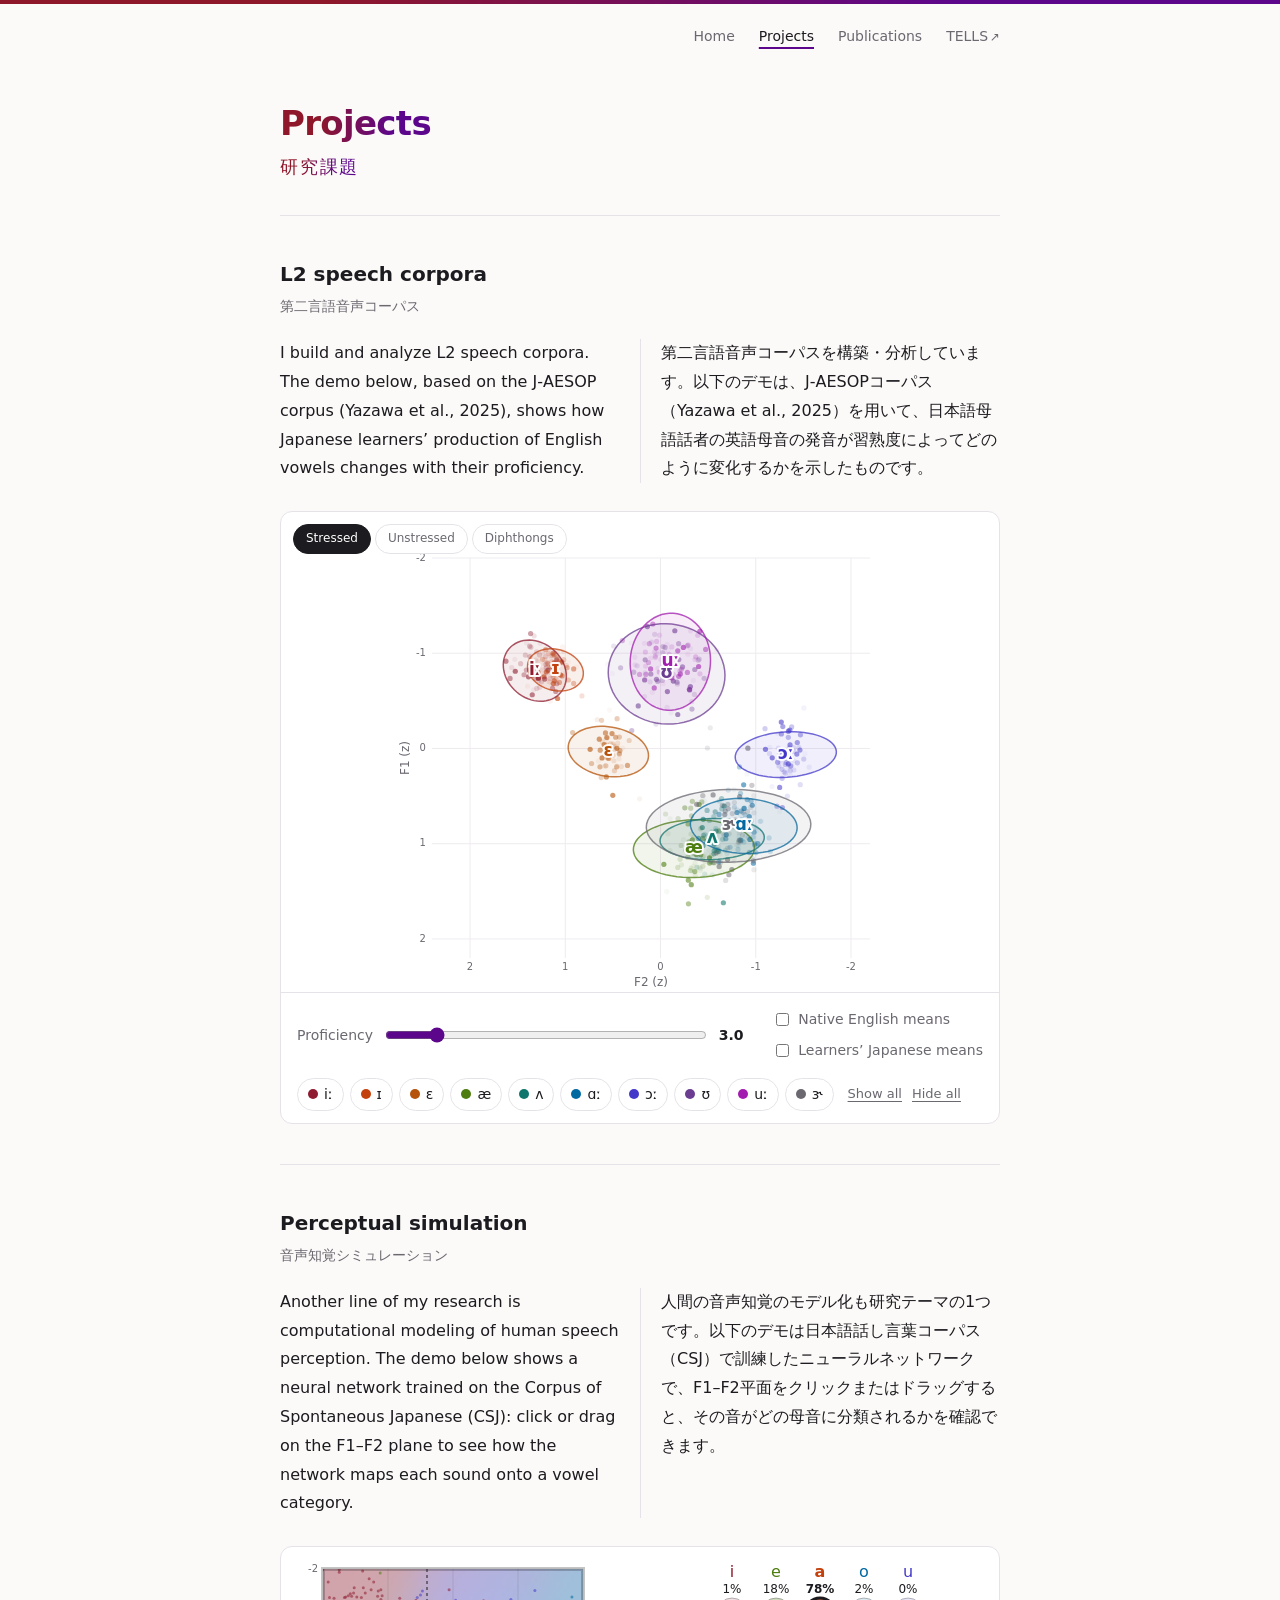
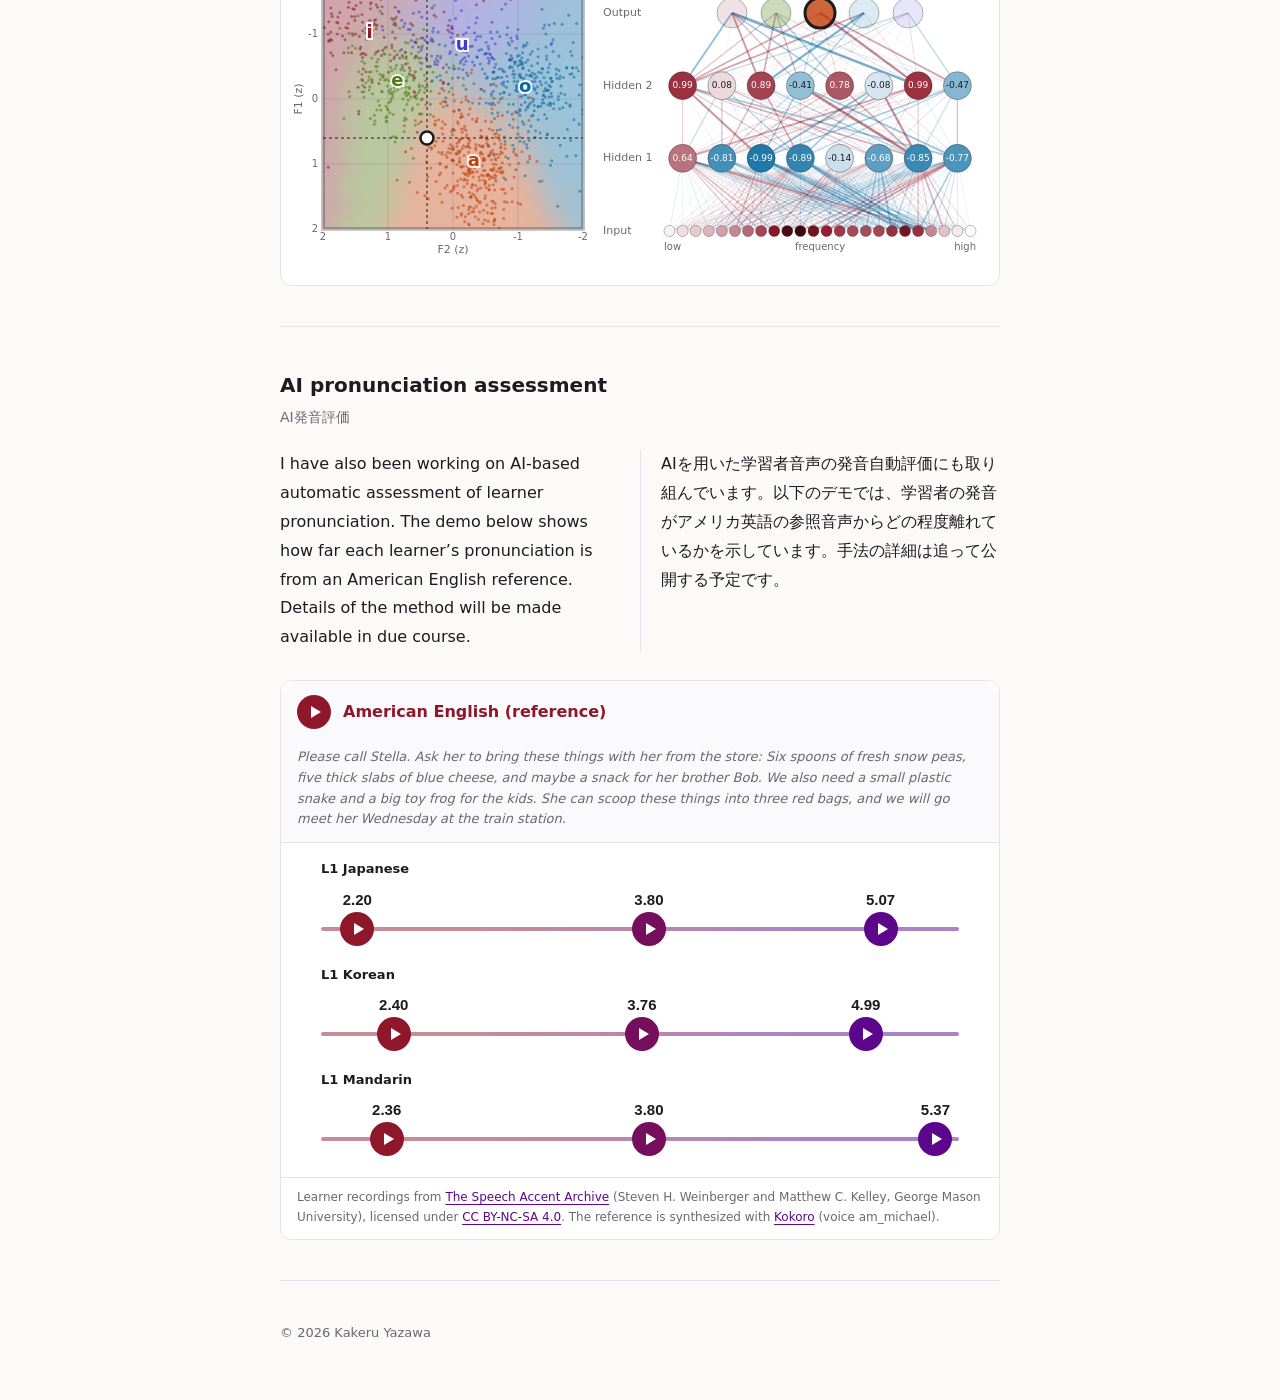
==== commit dee43168: "Pronunciation demo: new recordings, Kokoro reference, scale 2 to 5.5 - Reference is now synthesized " ====
--- a/projects.html
+++ b/projects.html
@@ -75,10 +75,10 @@
     <p class="project-title-ja">音声知覚シミュレーション</p>
     <div class="bilingual">
       <div lang="en">
-        <p>Another line of my research is computational modeling of human speech perception. The demo below shows a neural network trained on the Corpus of Spontaneous Japanese (CSJ): click and drag on the F1&ndash;F2 plane to see how the network maps each sound onto a vowel category.</p>
+        <p>Another line of my research is computational modeling of human speech perception. The demo below shows a neural network trained on the Corpus of Spontaneous Japanese (CSJ): click or drag on the F1&ndash;F2 plane to see how the network maps each sound onto a vowel category.</p>
       </div>
       <div>
-        <p>人間の音声知覚のモデル化も研究テーマの1つです。以下のデモは日本語話し言葉コーパス（CSJ）で訓練したニューラルネットワークで、F1&ndash;F2平面をクリック・ドラッグすると、その音がどの母音に分類されるかを確認できます。</p>
+        <p>人間の音声知覚のモデル化も研究テーマの1つです。以下のデモは日本語話し言葉コーパス（CSJ）で訓練したニューラルネットワークで、F1&ndash;F2平面をクリックまたはドラッグすると、その音がどの母音に分類されるかを確認できます。</p>
       </div>
     </div>
 
@@ -91,51 +91,51 @@
   </section>
 
   <section class="section project">
-    <h2 class="project-title" lang="en">Automatic pronunciation assessment</h2>
-    <p class="project-title-ja">自動発音評価</p>
+    <h2 class="project-title" lang="en">AI pronunciation assessment</h2>
+    <p class="project-title-ja">AI発音評価</p>
     <div class="bilingual">
       <div lang="en">
-        <p>I also work on AI-based automatic pronunciation assessment. In the demo below, Whisper, an automatic speech recognition model, is used to quantify how far English learners&rsquo; pronunciation is from a native English reference.</p>
+        <p>I have also been working on AI-based automatic assessment of learner pronunciation. The demo below shows how far each learner&rsquo;s pronunciation is from an American English reference. Details of the method will be made available in due course.</p>
       </div>
       <div>
-        <p>AIを用いた発音自動評価にも取り組んでいます。以下のデモでは、英語学習者の発音が英語母語話者の参照音声からどの程度離れているかを、自動音声認識モデルWhisperを用いて定量化しています。</p>
+        <p>AIを用いた学習者音声の発音自動評価にも取り組んでいます。以下のデモでは、学習者の発音がアメリカ英語の参照音声からどの程度離れているかを示しています。手法の詳細は追って公開する予定です。</p>
       </div>
     </div>
 
     <figure class="apa-demo" lang="en">
       <div class="apa-ref">
-        <button type="button" class="apa-play" data-src="audio/english59.mp3" aria-label="Play the US English reference"></button>
-        <div class="apa-ref-label">US English (reference)</div>
+        <button type="button" class="apa-play" data-src="audio/kokoro-am-michael.wav" aria-label="Play the American English reference"></button>
+        <div class="apa-ref-label">American English (reference)</div>
       </div>
       <p class="apa-passage">Please call Stella. Ask her to bring these things with her from the store: Six spoons of fresh snow peas, five thick slabs of blue cheese, and maybe a snack for her brother Bob. We also need a small plastic snake and a big toy frog for the kids. She can scoop these things into three red bags, and we will go meet her Wednesday at the train station.</p>
       <div class="apa-scale">
-        <!-- One group per L1; all groups share one distance scale (2 at the left end, 6 at the right) -->
+        <!-- One group per L1; all groups share one distance scale (2 at the left end, 5.5 at the right) -->
         <div class="apa-group">
           <p class="apa-group-label">L1 Japanese</p>
           <div class="apa-axis">
-            <button type="button" class="apa-play apa-mark" style="left:15.5%; --c: #8e1729" data-src="audio/japanese8.mp3" aria-label="Play an L1 Japanese speaker (distance 2.62)"><span class="apa-dist">2.62</span></button>
-            <button type="button" class="apa-play apa-mark" style="left:51.0%; --c: #740e5c" data-src="audio/japanese15.mp3" aria-label="Play an L1 Japanese speaker (distance 4.04)"><span class="apa-dist">4.04</span></button>
-            <button type="button" class="apa-play apa-mark" style="left:84.5%; --c: #5c068c" data-src="audio/japanese4.mp3" aria-label="Play an L1 Japanese speaker (distance 5.38)"><span class="apa-dist">5.38</span></button>
+            <button type="button" class="apa-play apa-mark" style="left:5.7%; --c: #8e1729" data-src="audio/japanese8.mp3" aria-label="Play an L1 Japanese speaker (distance 2.20)"><span class="apa-dist">2.20</span></button>
+            <button type="button" class="apa-play apa-mark" style="left:51.4%; --c: #740e5d" data-src="audio/japanese13.mp3" aria-label="Play an L1 Japanese speaker (distance 3.80)"><span class="apa-dist">3.80</span></button>
+            <button type="button" class="apa-play apa-mark" style="left:87.7%; --c: #5c068c" data-src="audio/japanese4.mp3" aria-label="Play an L1 Japanese speaker (distance 5.07)"><span class="apa-dist">5.07</span></button>
           </div>
         </div>
         <div class="apa-group">
           <p class="apa-group-label">L1 Korean</p>
           <div class="apa-axis">
-            <button type="button" class="apa-play apa-mark" style="left:25.0%; --c: #8e1729" data-src="audio/korean7.mp3" aria-label="Play an L1 Korean speaker (distance 3.00)"><span class="apa-dist">3.00</span></button>
-            <button type="button" class="apa-play apa-mark" style="left:50.5%; --c: #750e5b" data-src="audio/korean38.mp3" aria-label="Play an L1 Korean speaker (distance 4.02)"><span class="apa-dist">4.02</span></button>
-            <button type="button" class="apa-play apa-mark" style="left:83.5%; --c: #5c068c" data-src="audio/korean17.mp3" aria-label="Play an L1 Korean speaker (distance 5.34)"><span class="apa-dist">5.34</span></button>
+            <button type="button" class="apa-play apa-mark" style="left:11.4%; --c: #8e1729" data-src="audio/korean7.mp3" aria-label="Play an L1 Korean speaker (distance 2.40)"><span class="apa-dist">2.40</span></button>
+            <button type="button" class="apa-play apa-mark" style="left:50.3%; --c: #750e5b" data-src="audio/korean54.mp3" aria-label="Play an L1 Korean speaker (distance 3.76)"><span class="apa-dist">3.76</span></button>
+            <button type="button" class="apa-play apa-mark" style="left:85.4%; --c: #5c068c" data-src="audio/korean1.mp3" aria-label="Play an L1 Korean speaker (distance 4.99)"><span class="apa-dist">4.99</span></button>
           </div>
         </div>
         <div class="apa-group">
           <p class="apa-group-label">L1 Mandarin</p>
           <div class="apa-axis">
-            <button type="button" class="apa-play apa-mark" style="left:18.8%; --c: #8e1729" data-src="audio/mandarin62.mp3" aria-label="Play an L1 Mandarin speaker (distance 2.75)"><span class="apa-dist">2.75</span></button>
-            <button type="button" class="apa-play apa-mark" style="left:50.2%; --c: #750e5b" data-src="audio/mandarin116.mp3" aria-label="Play an L1 Mandarin speaker (distance 4.01)"><span class="apa-dist">4.01</span></button>
-            <button type="button" class="apa-play apa-mark" style="left:96.5%; --c: #5c068c" data-src="audio/mandarin91.mp3" aria-label="Play an L1 Mandarin speaker (distance 5.86)"><span class="apa-dist">5.86</span></button>
+            <button type="button" class="apa-play apa-mark" style="left:10.3%; --c: #8e1729" data-src="audio/mandarin33.mp3" aria-label="Play an L1 Mandarin speaker (distance 2.36)"><span class="apa-dist">2.36</span></button>
+            <button type="button" class="apa-play apa-mark" style="left:51.4%; --c: #740e5d" data-src="audio/mandarin28.mp3" aria-label="Play an L1 Mandarin speaker (distance 3.80)"><span class="apa-dist">3.80</span></button>
+            <button type="button" class="apa-play apa-mark" style="left:96.3%; --c: #5c068c" data-src="audio/mandarin91.mp3" aria-label="Play an L1 Mandarin speaker (distance 5.37)"><span class="apa-dist">5.37</span></button>
           </div>
         </div>
       </div>
-      <figcaption>Recordings from <a href="https://accent.gmu.edu/">The Speech Accent Archive</a> (Steven H. Weinberger and Matthew C. Kelley, George Mason University), licensed under <a href="https://creativecommons.org/licenses/by-nc-sa/4.0/">CC BY-NC-SA 4.0</a>.</figcaption>
+      <figcaption>Learner recordings from <a href="https://accent.gmu.edu/">The Speech Accent Archive</a> (Steven H. Weinberger and Matthew C. Kelley, George Mason University), licensed under <a href="https://creativecommons.org/licenses/by-nc-sa/4.0/">CC BY-NC-SA 4.0</a>. The reference is synthesized with <a href="https://huggingface.co/hexgrad/Kokoro-82M">Kokoro</a> (voice am_michael).</figcaption>
     </figure>
   </section>
 
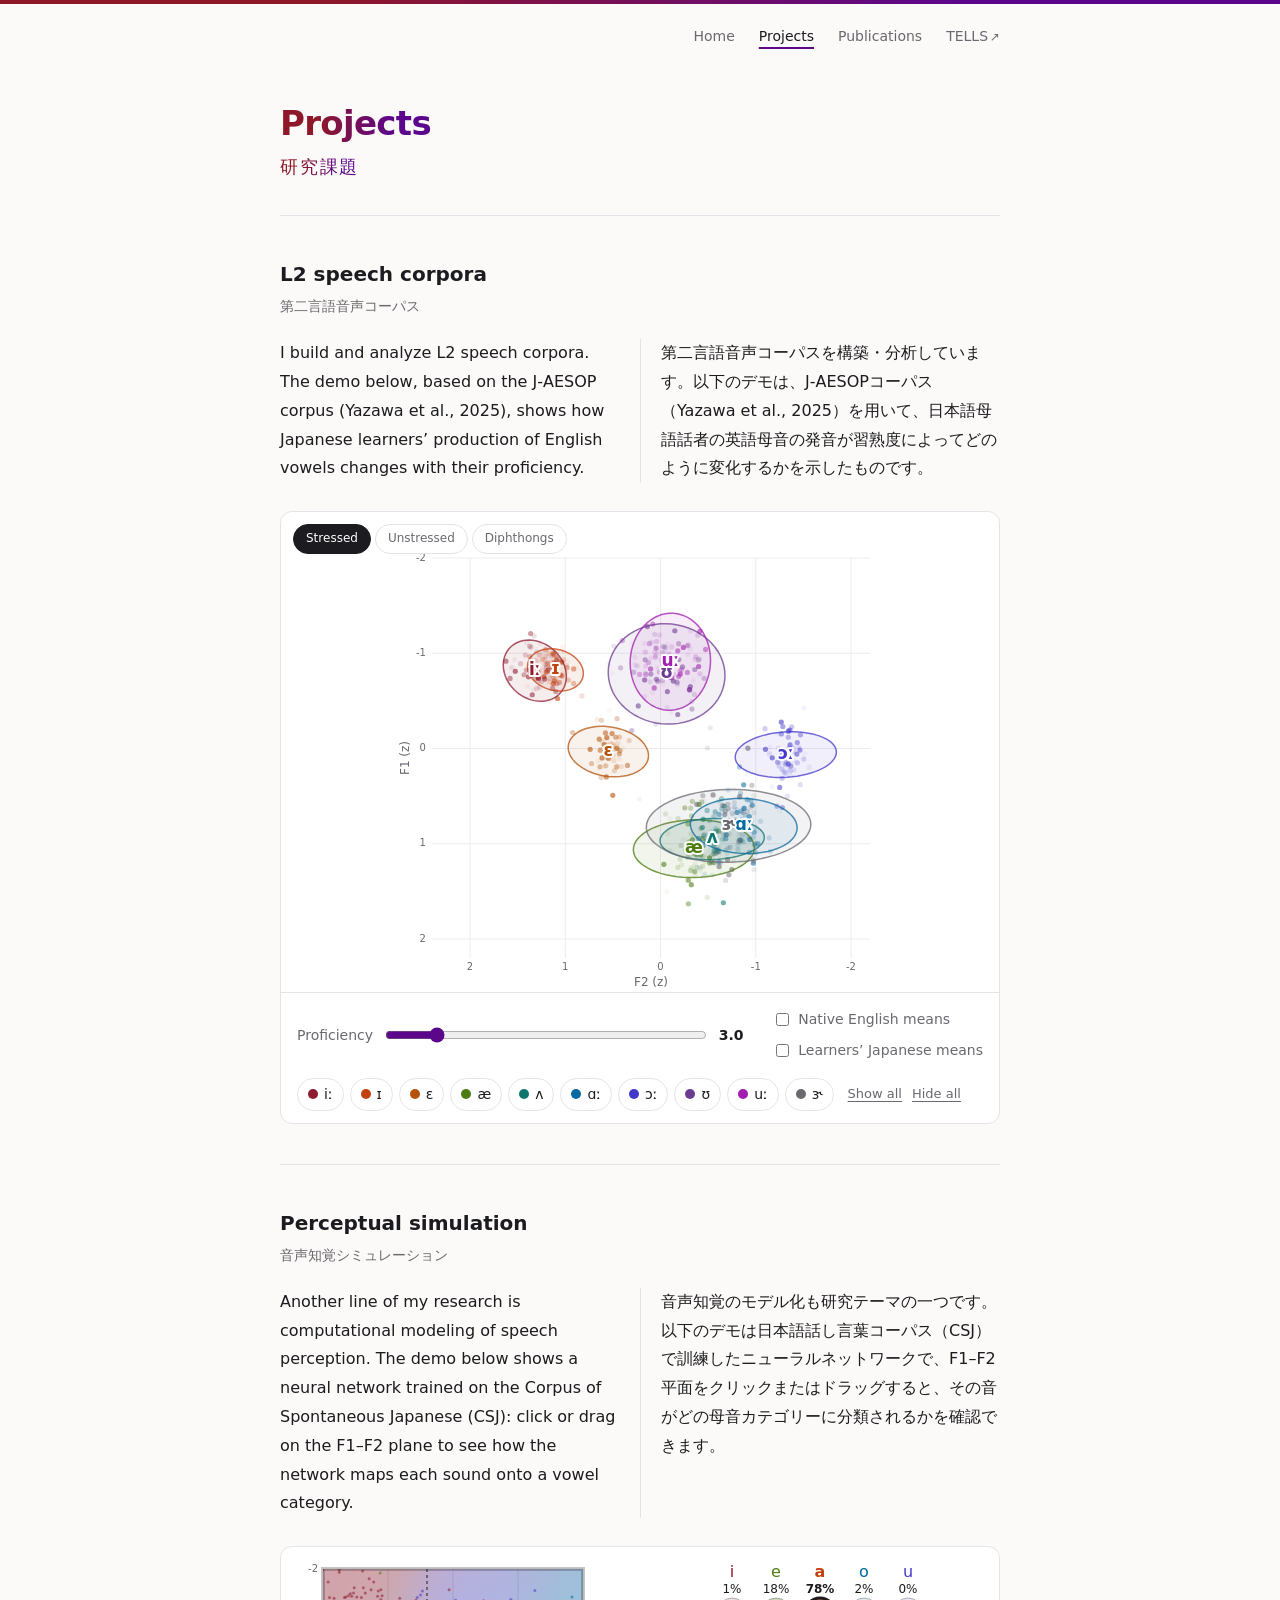
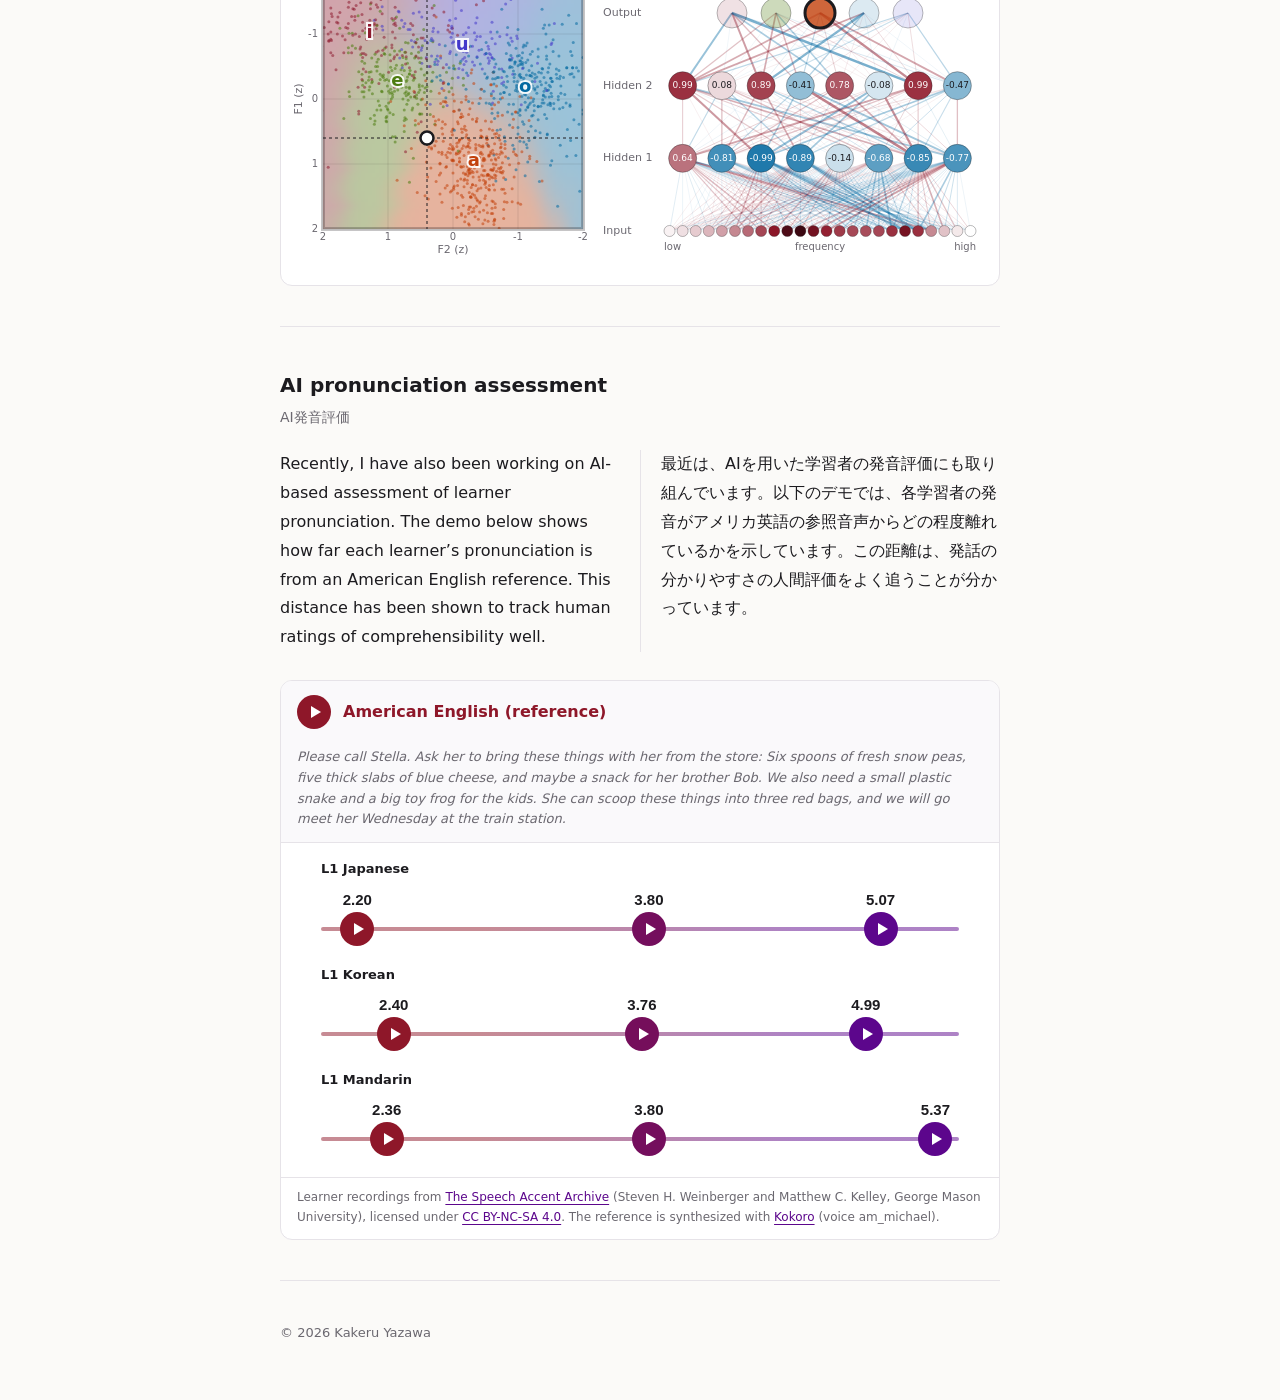
==== commit 9d926a7f: "Projects: revised perception and pronunciation assessment texts Co-Authored-By: Claude Opus 5.5 <nor" ====
--- a/projects.html
+++ b/projects.html
@@ -75,10 +75,10 @@
     <p class="project-title-ja">音声知覚シミュレーション</p>
     <div class="bilingual">
       <div lang="en">
-        <p>Another line of my research is computational modeling of human speech perception. The demo below shows a neural network trained on the Corpus of Spontaneous Japanese (CSJ): click or drag on the F1&ndash;F2 plane to see how the network maps each sound onto a vowel category.</p>
+        <p>Another line of my research is computational modeling of speech perception. The demo below shows a neural network trained on the Corpus of Spontaneous Japanese (CSJ): click or drag on the F1&ndash;F2 plane to see how the network maps each sound onto a vowel category.</p>
       </div>
       <div>
-        <p>人間の音声知覚のモデル化も研究テーマの1つです。以下のデモは日本語話し言葉コーパス（CSJ）で訓練したニューラルネットワークで、F1&ndash;F2平面をクリックまたはドラッグすると、その音がどの母音に分類されるかを確認できます。</p>
+        <p>音声知覚のモデル化も研究テーマの一つです。以下のデモは日本語話し言葉コーパス（CSJ）で訓練したニューラルネットワークで、F1&ndash;F2平面をクリックまたはドラッグすると、その音がどの母音カテゴリーに分類されるかを確認できます。</p>
       </div>
     </div>
 
@@ -95,10 +95,10 @@
     <p class="project-title-ja">AI発音評価</p>
     <div class="bilingual">
       <div lang="en">
-        <p>I have also been working on AI-based automatic assessment of learner pronunciation. The demo below shows how far each learner&rsquo;s pronunciation is from an American English reference. Details of the method will be made available in due course.</p>
+        <p>Recently, I have also been working on AI-based assessment of learner pronunciation. The demo below shows how far each learner&rsquo;s pronunciation is from an American English reference. This distance has been shown to track human ratings of comprehensibility well.</p>
       </div>
       <div>
-        <p>AIを用いた学習者音声の発音自動評価にも取り組んでいます。以下のデモでは、学習者の発音がアメリカ英語の参照音声からどの程度離れているかを示しています。手法の詳細は追って公開する予定です。</p>
+        <p>最近は、AIを用いた学習者の発音評価にも取り組んでいます。以下のデモでは、各学習者の発音がアメリカ英語の参照音声からどの程度離れているかを示しています。この距離は、発話の分かりやすさの人間評価をよく追うことが分かっています。</p>
       </div>
     </div>
 
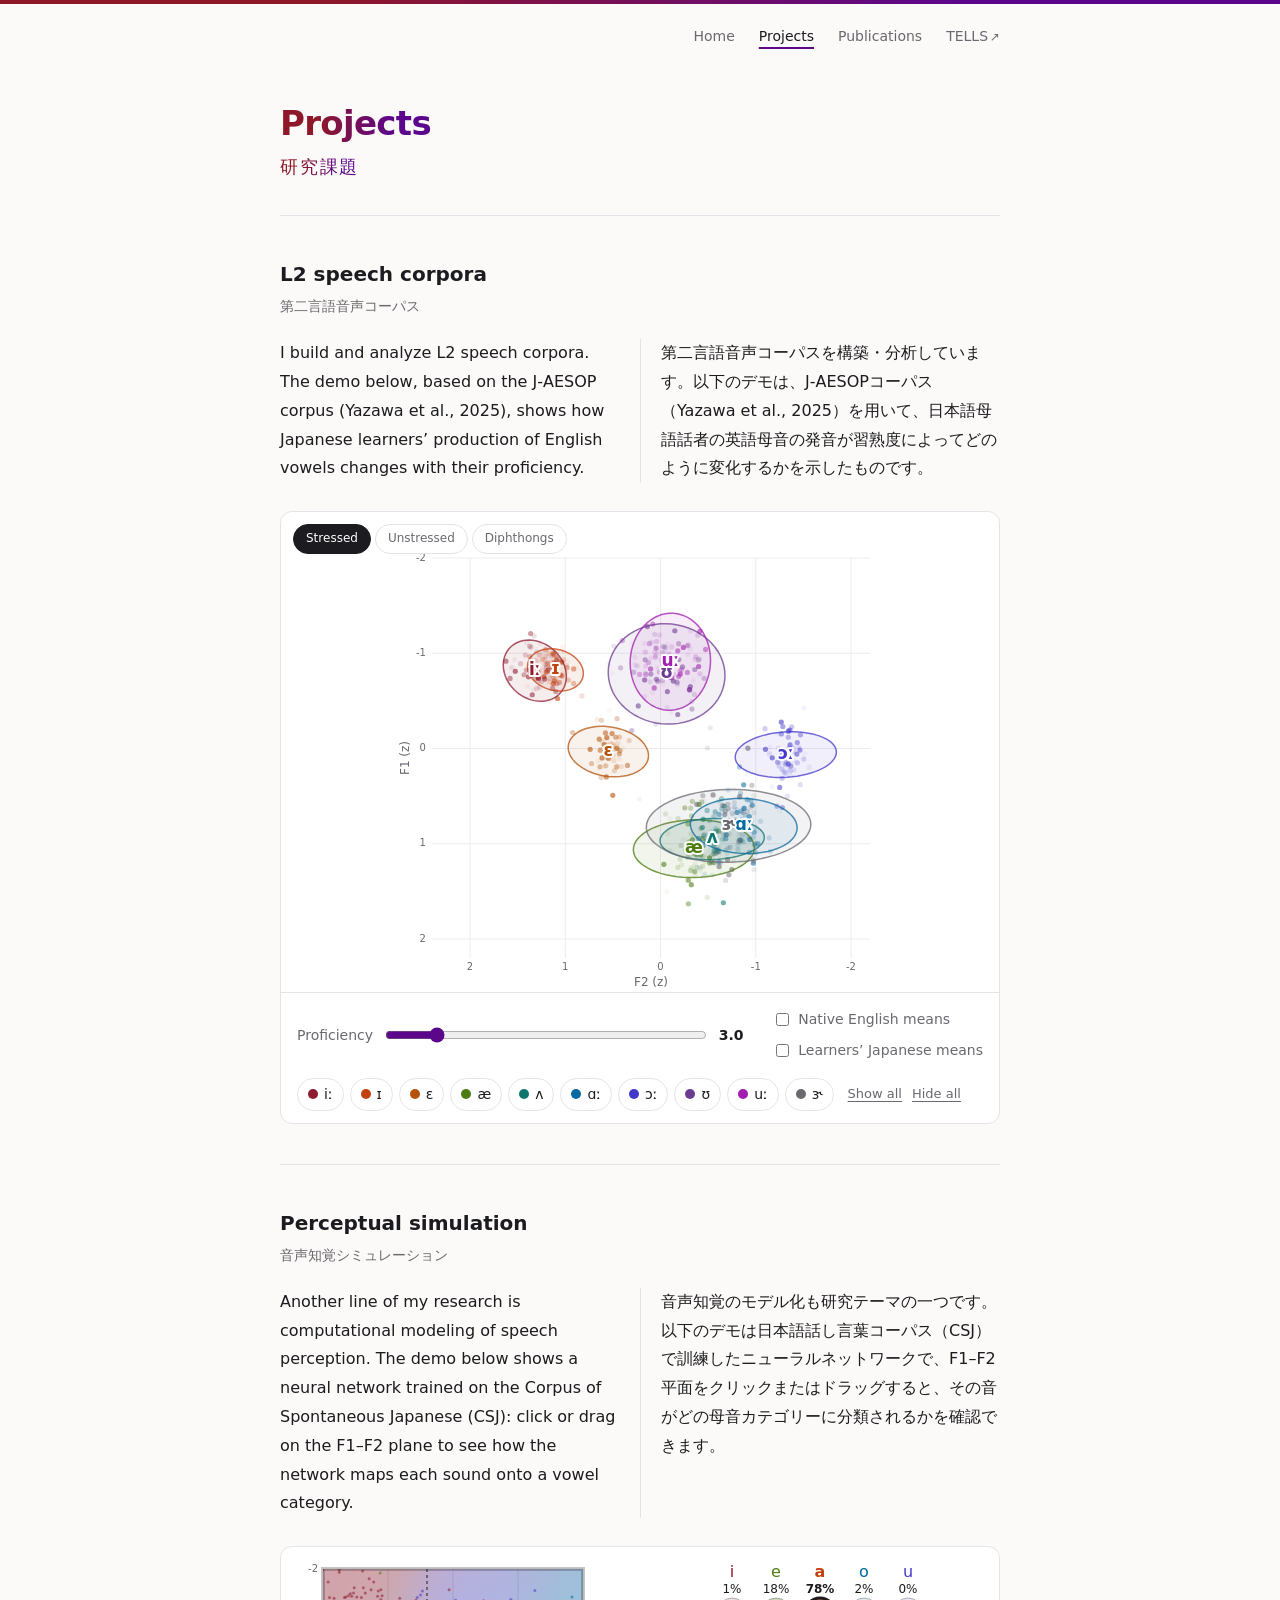
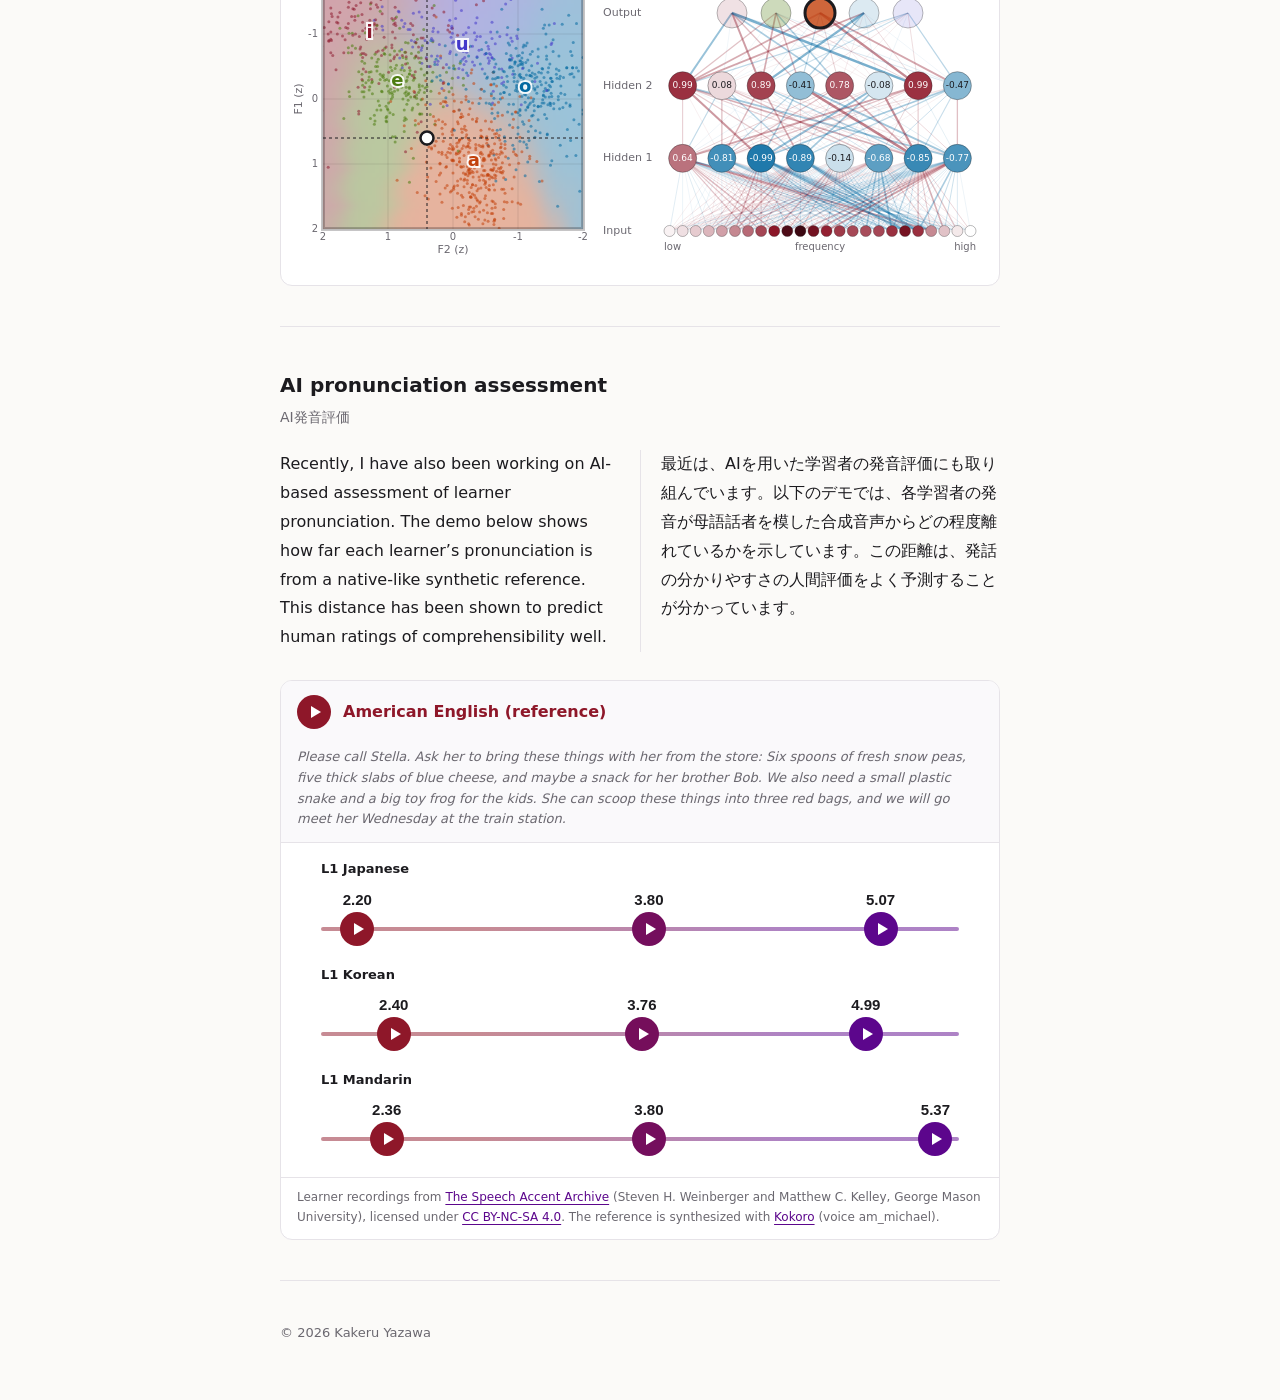
==== commit 8b554b70: "Projects: pronunciation assessment text (native-like synthetic reference) Co-Authored-By: Claude Opu" ====
--- a/projects.html
+++ b/projects.html
@@ -95,10 +95,10 @@
     <p class="project-title-ja">AI発音評価</p>
     <div class="bilingual">
       <div lang="en">
-        <p>Recently, I have also been working on AI-based assessment of learner pronunciation. The demo below shows how far each learner&rsquo;s pronunciation is from an American English reference. This distance has been shown to track human ratings of comprehensibility well.</p>
+        <p>Recently, I have also been working on AI-based assessment of learner pronunciation. The demo below shows how far each learner&rsquo;s pronunciation is from a native-like synthetic reference. This distance has been shown to predict human ratings of comprehensibility well.</p>
       </div>
       <div>
-        <p>最近は、AIを用いた学習者の発音評価にも取り組んでいます。以下のデモでは、各学習者の発音がアメリカ英語の参照音声からどの程度離れているかを示しています。この距離は、発話の分かりやすさの人間評価をよく追うことが分かっています。</p>
+        <p>最近は、AIを用いた学習者の発音評価にも取り組んでいます。以下のデモでは、各学習者の発音が母語話者を模した合成音声からどの程度離れているかを示しています。この距離は、発話の分かりやすさの人間評価をよく予測することが分かっています。</p>
       </div>
     </div>
 
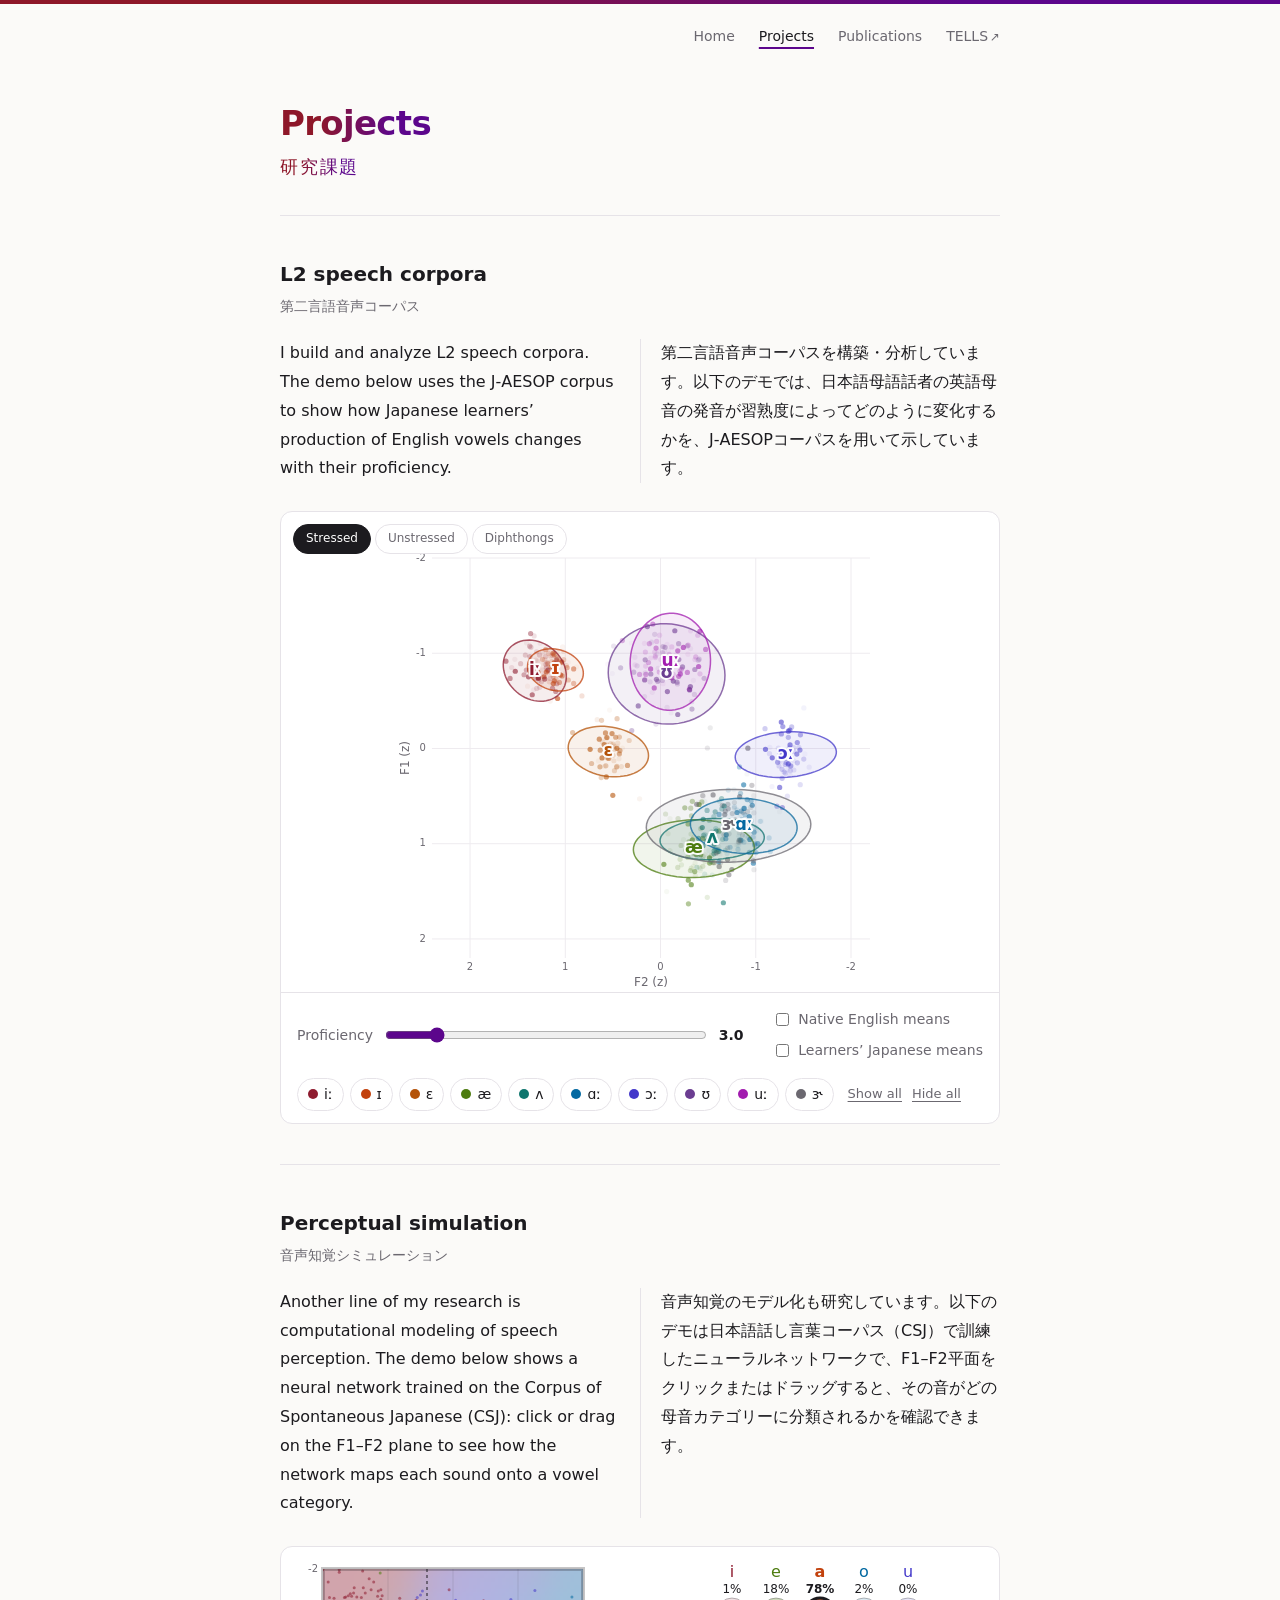
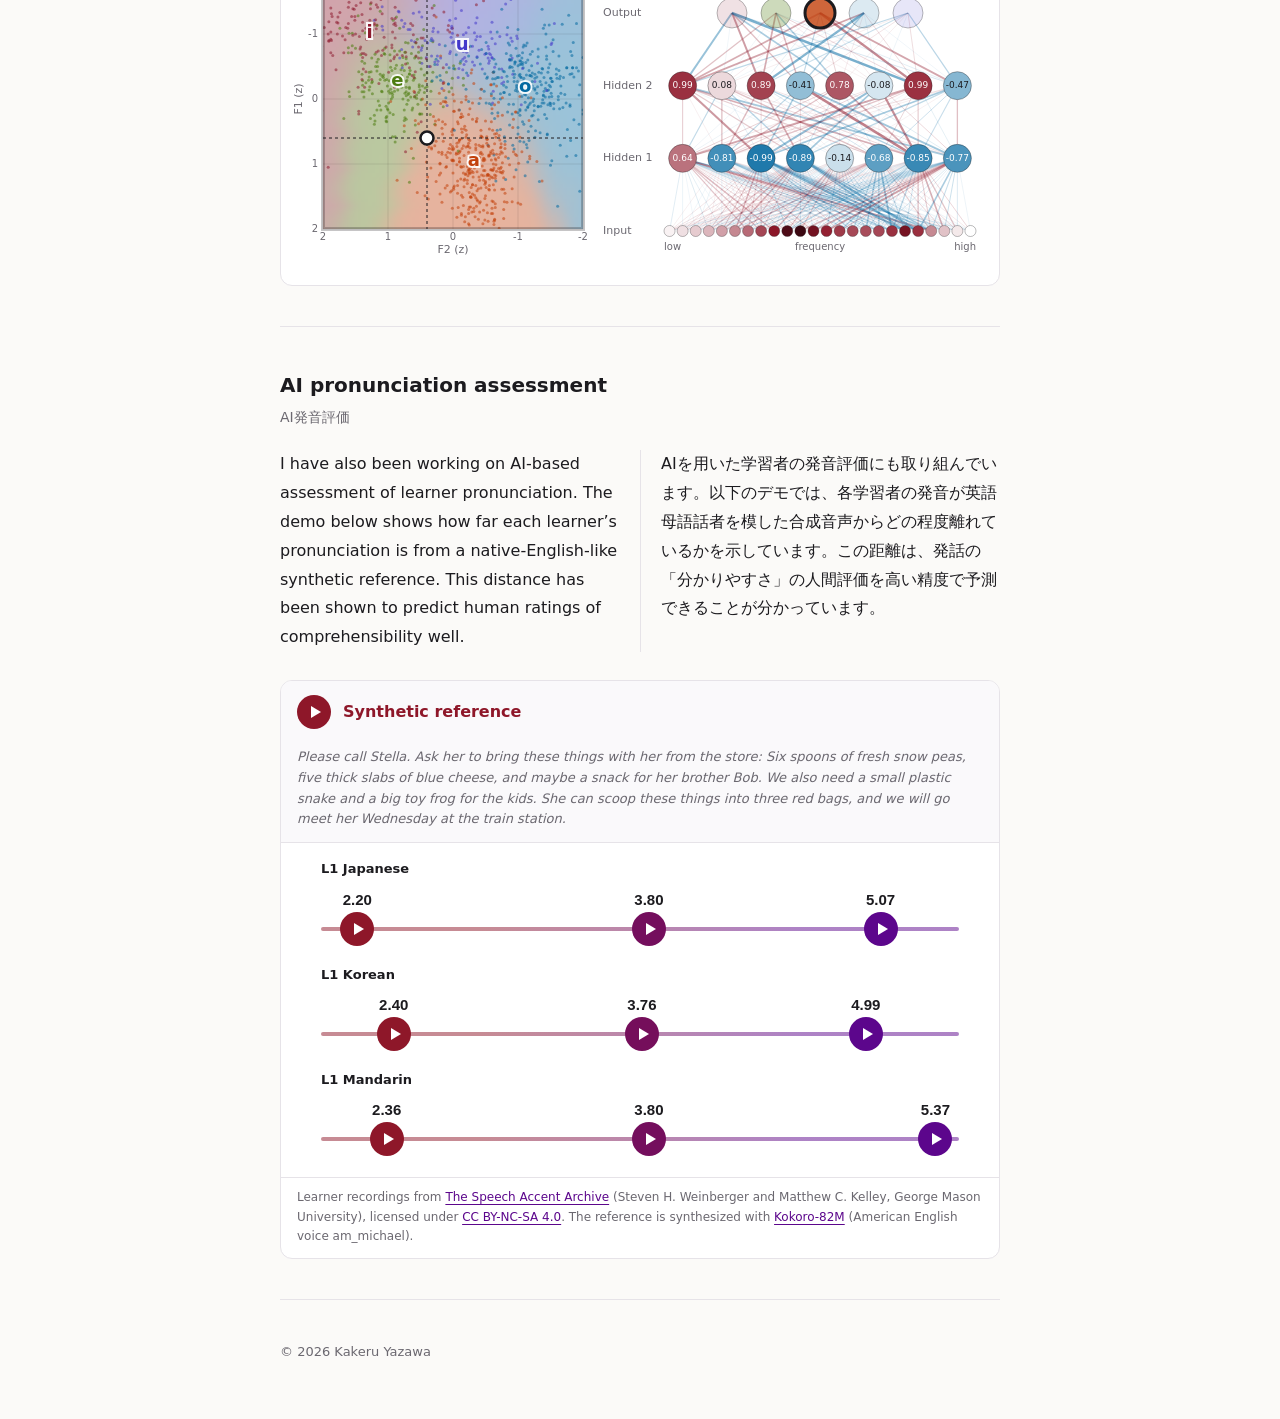
==== commit 75df7864: "Projects: revised section texts; reference labelled Synthetic reference - J-AESOP: uses the corpus t" ====
--- a/projects.html
+++ b/projects.html
@@ -38,10 +38,10 @@
     <p class="project-title-ja">第二言語音声コーパス</p>
     <div class="bilingual">
       <div lang="en">
-        <p>I build and analyze L2 speech corpora. The demo below, based on the J&#8209;AESOP corpus (Yazawa et al., 2025), shows how Japanese learners&rsquo; production of English vowels changes with their proficiency.</p>
+        <p>I build and analyze L2 speech corpora. The demo below uses the J&#8209;AESOP corpus to show how Japanese learners&rsquo; production of English vowels changes with their proficiency.</p>
       </div>
       <div>
-        <p>第二言語音声コーパスを構築・分析しています。以下のデモは、J&#8209;AESOPコーパス（Yazawa et al., 2025）を用いて、日本語母語話者の英語母音の発音が習熟度によってどのように変化するかを示したものです。</p>
+        <p>第二言語音声コーパスを構築・分析しています。以下のデモでは、日本語母語話者の英語母音の発音が習熟度によってどのように変化するかを、J&#8209;AESOPコーパスを用いて示しています。</p>
       </div>
     </div>
 
@@ -78,7 +78,7 @@
         <p>Another line of my research is computational modeling of speech perception. The demo below shows a neural network trained on the Corpus of Spontaneous Japanese (CSJ): click or drag on the F1&ndash;F2 plane to see how the network maps each sound onto a vowel category.</p>
       </div>
       <div>
-        <p>音声知覚のモデル化も研究テーマの一つです。以下のデモは日本語話し言葉コーパス（CSJ）で訓練したニューラルネットワークで、F1&ndash;F2平面をクリックまたはドラッグすると、その音がどの母音カテゴリーに分類されるかを確認できます。</p>
+        <p>音声知覚のモデル化も研究しています。以下のデモは日本語話し言葉コーパス（CSJ）で訓練したニューラルネットワークで、F1&ndash;F2平面をクリックまたはドラッグすると、その音がどの母音カテゴリーに分類されるかを確認できます。</p>
       </div>
     </div>
 
@@ -95,17 +95,17 @@
     <p class="project-title-ja">AI発音評価</p>
     <div class="bilingual">
       <div lang="en">
-        <p>Recently, I have also been working on AI-based assessment of learner pronunciation. The demo below shows how far each learner&rsquo;s pronunciation is from a native-like synthetic reference. This distance has been shown to predict human ratings of comprehensibility well.</p>
+        <p>I have also been working on AI-based assessment of learner pronunciation. The demo below shows how far each learner&rsquo;s pronunciation is from a native-English-like synthetic reference. This distance has been shown to predict human ratings of comprehensibility well.</p>
       </div>
       <div>
-        <p>最近は、AIを用いた学習者の発音評価にも取り組んでいます。以下のデモでは、各学習者の発音が母語話者を模した合成音声からどの程度離れているかを示しています。この距離は、発話の分かりやすさの人間評価をよく予測することが分かっています。</p>
+        <p>AIを用いた学習者の発音評価にも取り組んでいます。以下のデモでは、各学習者の発音が英語母語話者を模した合成音声からどの程度離れているかを示しています。この距離は、発話の「分かりやすさ」の人間評価を高い精度で予測できることが分かっています。</p>
       </div>
     </div>
 
     <figure class="apa-demo" lang="en">
       <div class="apa-ref">
-        <button type="button" class="apa-play" data-src="audio/kokoro-am-michael.wav" aria-label="Play the American English reference"></button>
-        <div class="apa-ref-label">American English (reference)</div>
+        <button type="button" class="apa-play" data-src="audio/kokoro-am-michael.wav" aria-label="Play the synthetic reference"></button>
+        <div class="apa-ref-label">Synthetic reference</div>
       </div>
       <p class="apa-passage">Please call Stella. Ask her to bring these things with her from the store: Six spoons of fresh snow peas, five thick slabs of blue cheese, and maybe a snack for her brother Bob. We also need a small plastic snake and a big toy frog for the kids. She can scoop these things into three red bags, and we will go meet her Wednesday at the train station.</p>
       <div class="apa-scale">
@@ -135,7 +135,7 @@
           </div>
         </div>
       </div>
-      <figcaption>Learner recordings from <a href="https://accent.gmu.edu/">The Speech Accent Archive</a> (Steven H. Weinberger and Matthew C. Kelley, George Mason University), licensed under <a href="https://creativecommons.org/licenses/by-nc-sa/4.0/">CC BY-NC-SA 4.0</a>. The reference is synthesized with <a href="https://huggingface.co/hexgrad/Kokoro-82M">Kokoro</a> (voice am_michael).</figcaption>
+      <figcaption>Learner recordings from <a href="https://accent.gmu.edu/">The Speech Accent Archive</a> (Steven H. Weinberger and Matthew C. Kelley, George Mason University), licensed under <a href="https://creativecommons.org/licenses/by-nc-sa/4.0/">CC BY-NC-SA 4.0</a>. The reference is synthesized with <a href="https://huggingface.co/hexgrad/Kokoro-82M">Kokoro-82M</a> (American English voice am_michael).</figcaption>
     </figure>
   </section>
 
